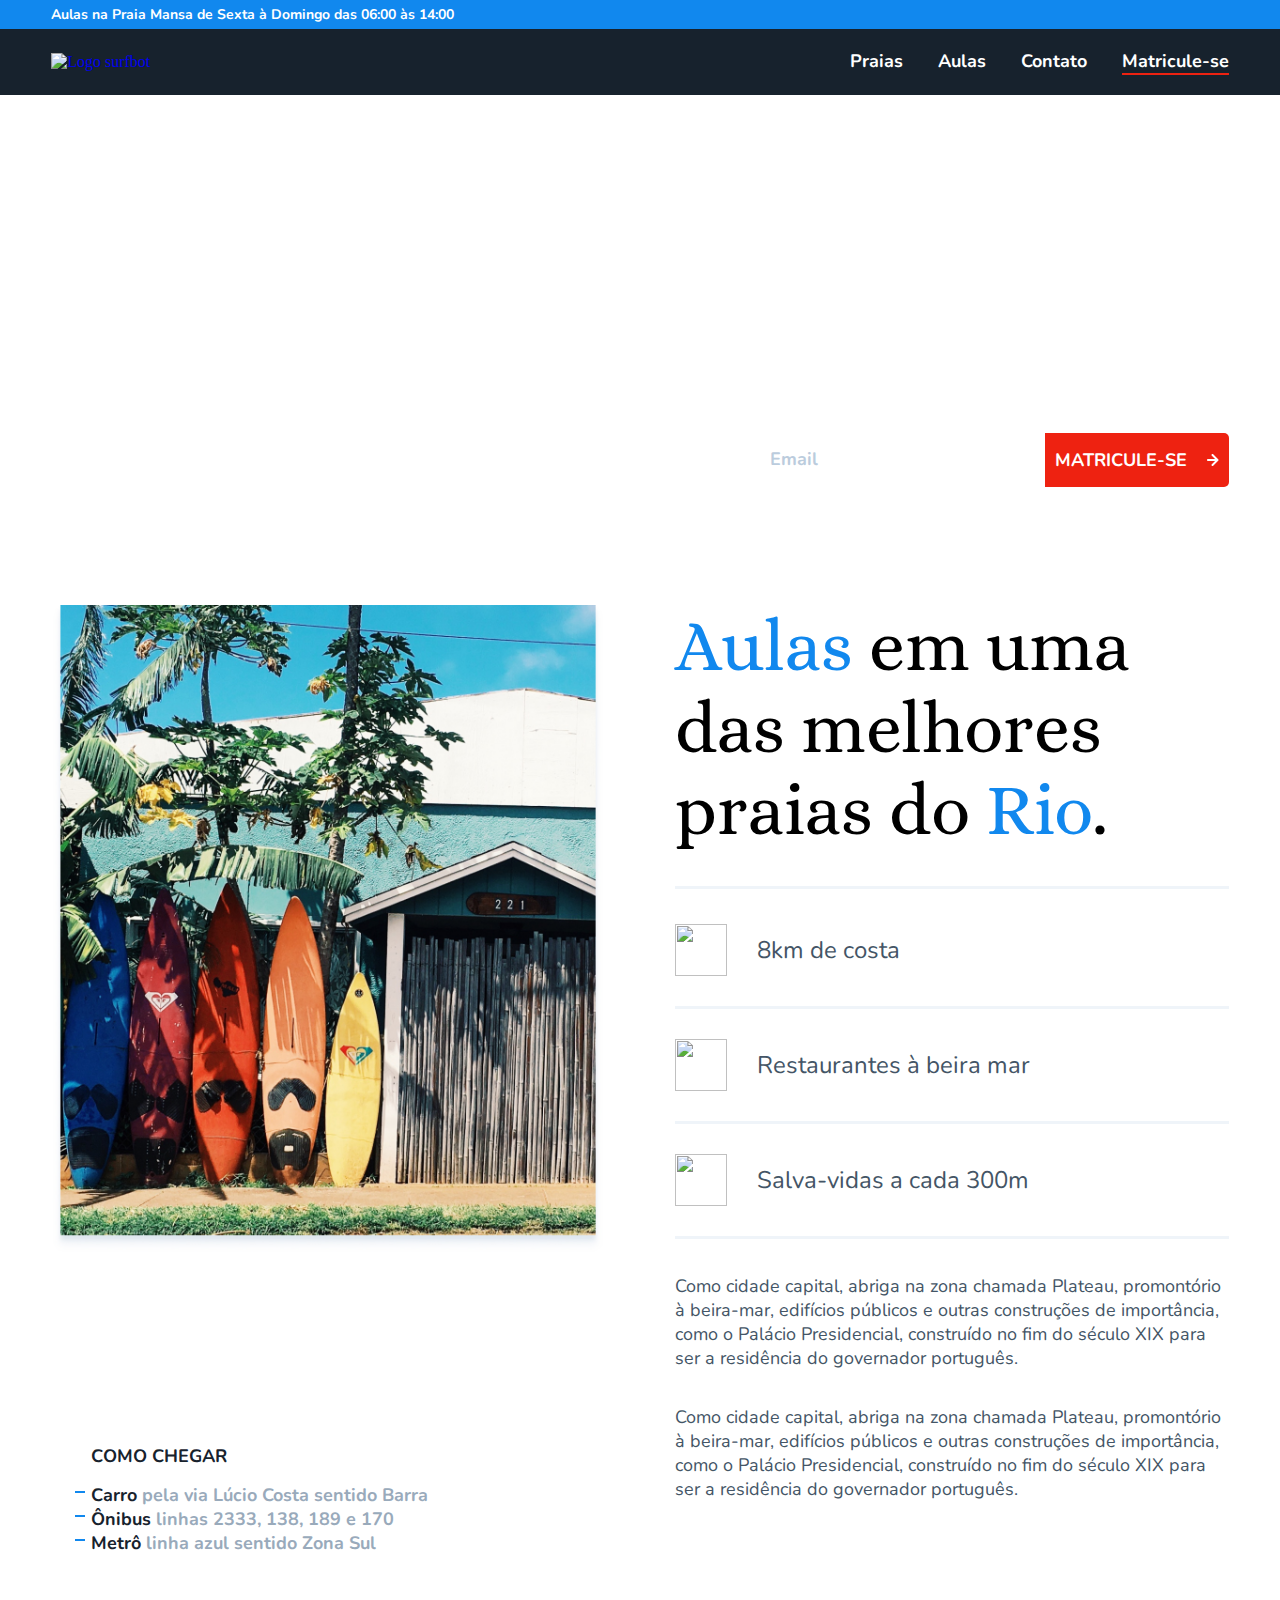
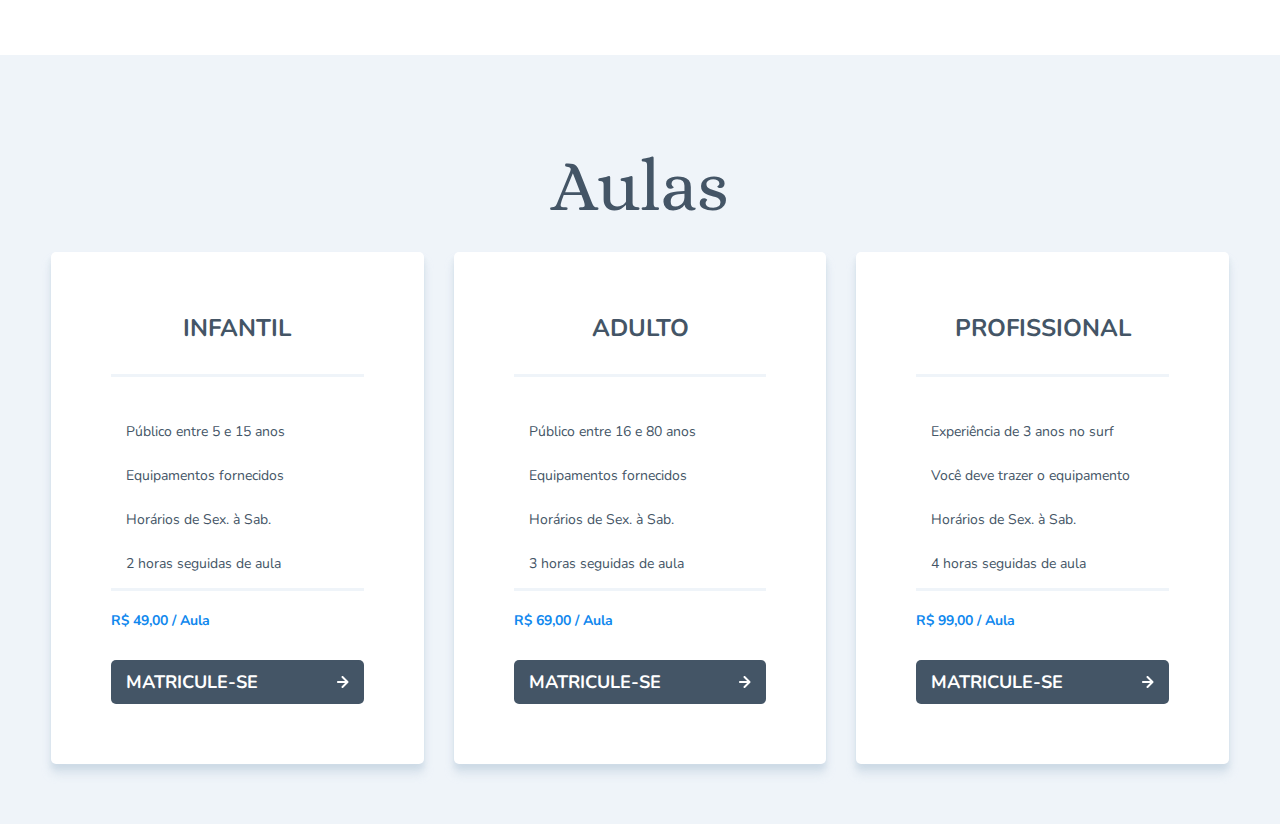
==== index.html @ 8dba9a73 ":art: test: adicionar iframe no lugar na imagem do mapa" ====
<!DOCTYPE html>
<html lang="pt-BR">

<head>
  <meta charset="UTF-8">
  <meta name="viewport" content="width=device-width, initial-scale=1.0">
  <title>Surfbot | Home</title>

  <!-- GOOGLE FONTS -->
  <link rel="preconnect" href="https://fonts.googleapis.com">
  <link rel="preconnect" href="https://fonts.gstatic.com" crossorigin>
  <link href="https://fonts.googleapis.com/css2?family=Alice&family=Nunito:ital,wght@0,200..1000;1,200..1000&display=swap" rel="stylesheet">
  <!-- CSS -->
  <link rel="stylesheet" href="./assets/css/style.css">
</head>

<body>
  <header>
    <div class="cabecalho-superior container">
      <p>Aulas na Praia Mansa de Sexta à Domingo das 06:00 às 14:00</p>
    </div>

    <div class="cabecalho-inferior">
      <div class="container">
        <a href="./index.html"><img src="assets/imgs/surfbot-logo.svg" alt="Logo surfbot"></a>
        <nav>
          <ul>
            <li>
              <a href="#praias">Praias</a>
              <img src="assets/imgs/detalhe-nav.svg" alt="">
            </li>
            <li>
              <a href="#aulas">Aulas</a>
              <img src="assets/imgs/detalhe-nav.svg" alt="">
            </li>
            <li>
              <a href="#contato">Contato</a>
              <img src="assets/imgs/detalhe-nav.svg" alt="">
            </li>
            <li><a href="#matricula">Matricule-se</a></li>
          </ul>
        </nav>
      </div>
    </div>
  </header>

  <section class="intro">
    <div class="container">
      <h1>Escola de Surf</h1>
      <form action="">
        <input type="email" id="email" placeholder="Email">
        <button type="submit">MATRICULE-SE
          <span>
            <img src="assets/imgs/seta.svg" alt="">
          </span>
        </button>
      </form>
    </div>
  </section>

  <main>
    <section class="praias container">
      <div class="praias-local">
        <div>
          <img src="assets/imgs/foto-galeria@2x.jpg" alt="" class="praia">
          <div class="modal">
            <div class="embed">
              <iframe width="240px" height="400" src="https://www.google.com/maps/embed?pb=!1m18!1m12!1m3!1d7344.469503402941!2d-43.39473966829419!3d-23.01515131151731!2m3!1f0!2f0!3f0!3m2!1i1024!2i768!4f13.1!3m3!1m2!1s0x9bdb085a079173%3A0xbd0152870ed422be!2sPraia%20da%20Reserva!5e0!3m2!1spt-BR!2sbr!4v1606015657422!5m2!1spt-BR!2sbr" frameborder="0" allowfullscreen="" aria-hidden="false" tabindex="0">
              </iframe>
            </div>
          </div>
        </div>
        <ul class="como-chegar">
          <h3>COMO CHEGAR</h3>
          <li>Carro <span>pela via Lúcio Costa sentido Barra</span></li>
          <li>Ônibus <span>linhas 2333, 138, 189 e 170</span></li>
          <li>Metrô <span>linha azul sentido Zona Sul</span></li>
        </ul>
      </div>
      <div class="praias-texto">
        <h2><span>Aulas</span> em uma das melhores praias do <span>Rio</span>.</h2>
        <ul>
          <li>
            <img src="assets/imgs/sandalhas.svg" width="52px" height="52px">
            <span>8km de costa</span>
          </li>
          <li>
            <img src="assets/imgs/coco.svg" width="52px" height="52px">
            <span>Restaurantes à beira mar</span>
          </li>
          <li>
            <img src="assets/imgs/boia.svg" width="52px" height="52px">
            <span>Salva-vidas a cada 300m</span>
          </li>
        </ul>
        <div>
          <p>Como cidade capital, abriga na zona chamada Plateau, promontório à beira-mar, edifícios públicos e outras construções de importância, como o Palácio Presidencial, construído no fim do século XIX para ser a residência do governador português.</p>
          <p>Como cidade capital, abriga na zona chamada Plateau, promontório à beira-mar, edifícios públicos e outras construções de importância, como o Palácio Presidencial, construído no fim do século XIX para ser a residência do governador português.</p>
        </div>
      </div>
    </section>

    <section class="aulas">
      <div class="container">
        <h2>Aulas</h2>
        <div>
          <div class="box-aulas">
            <div class="card-aula">
              <h3>INFANTIL</h3>
              <ul>
                <li>Público entre 5 e 15 anos</li>
                <li>Equipamentos fornecidos</li>
                <li>Horários de Sex. à Sab.</li>
                <li>2 horas seguidas de aula</li>
              </ul>
              <span>R$ 49,00 / Aula</span>
              <a href="#">MATRICULE-SE
                <img src="assets/imgs/seta.svg" alt="">
              </a>
            </div>

            <div class="card-aula">
              <h3>ADULTO</h3>
              <ul>
                <li>Público entre 16 e 80 anos</li>
                <li>Equipamentos fornecidos</li>
                <li>Horários de Sex. à Sab.</li>
                <li>3 horas seguidas de aula</li>
              </ul>
              <span>R$ 69,00 / Aula</span>
              <a href="">MATRICULE-SE
                <img src="assets/imgs/seta.svg" alt="">
              </a>
            </div>

            <div class="card-aula">
              <h3>PROFISSIONAL</h3>
              <ul>
                <li>Experiência de 3 anos no surf</li>
                <li>Você deve trazer o equipamento</li>
                <li>Horários de Sex. à Sab.</li>
                <li>4 horas seguidas de aula</li>
              </ul>
              <span>R$ 99,00 / Aula</span>
              <a href="">MATRICULE-SE
                <img src="assets/imgs/seta.svg" alt="">
              </a>
            </div>
          </div>
        </div>
      </div>
    </section>
  </main>
</body>

</html>
---- assets/css/style.css ----
/* ESTILOS GERAIS */

:root {
	--cor-primaria-100: #269bff;
	--cor-primaria-200: #1188ee;
	--cor-primaria-300: #0467cc;
	--cor-secundaria-100: #ff3726;
	--cor-secundaria-200: #ee2211;
	--cor-secundaria-300: #d91504;
	--cor-neutra-100: #eff4f9;
	--cor-neutra-200: #bbccdd;
	--cor-neutra-300: #99aabb;
	--cor-neutra-400: #667788;
	--cor-neutra-500: #445566;
	--cor-neutra-600: #17222d;

	--fonte-primaria: 400 4.5rem Alice, sans-serif;
	--fonte-secundaria-lg: 400 1.5rem Nunito, sans-serif;
	--fonte-secundaria-lg-b: 700 1.5rem Nunito, sans-serif;
	--fonte-secundaria-md: 400 1.125rem Nunito, sans-serif;
	--fonte-secundaria-md-b: 700 1.125rem Nunito, sans-serif;
	--fonte-secundaria-sm: 400 0.875rem Nunito, sans-serif;
	--fonte-secundaria-sm-b: 700 0.875rem Nunito, sans-serif;
}

* {
	margin: 0;
	padding: 0;
	box-sizing: border-box;
	text-decoration: none;
	list-style: none;
}

.container {
	max-width: 1400px;
	margin: 0 auto;
}

img {
	display: block;
	max-width: 100%;
}

@media (width <= 1100px) {
	html {
		font-size: 0.9rem;
	}
}

/* CABEÇALHO */

header {
	background: var(--cor-primaria-200);
}

.cabecalho-superior {
	font: var(--fonte-secundaria-sm-b);
	color: #fff;
	padding: 5px 4%;
}

.cabecalho-inferior {
	background: var(--cor-neutra-600);
}

.cabecalho-inferior > div {
	display: flex;
	justify-content: space-between;
	align-items: center;
	flex-wrap: wrap;
	gap: 15px;
	padding: 12px 4%;
}

.cabecalho-inferior ul {
	display: flex;
	flex-wrap: wrap;
	gap: 15px;
}

.cabecalho-inferior ul li {
	display: flex;
	gap: 10px;
}

.cabecalho-inferior ul li img {
	padding: 0 5px;
}

.cabecalho-inferior ul li a {
	font: var(--fonte-secundaria-md-b);
	color: #fff;
	padding: 8px 0;
	border-radius: 5px;
}

.cabecalho-inferior ul li a:last-child::after {
	content: '';
	display: block;
	width: 100%;
	height: 2px;
	background: var(--cor-secundaria-200);
}

.cabecalho-inferior ul li a:hover {
	background: var(--cor-neutra-500);
}

@media (width <= 670px) {
	.cabecalho-inferior ul,
	.cabecalho-inferior ul li {
		gap: 4px;
	}
}

@media (width <= 510px) {
	.cabecalho-inferior > div {
		justify-content: center;
	}
}

/* INTRO */
section.intro {
	background-image: url('../imgs/bg-intro@2x.jpg');
	background-size: cover;
	background-position: center;
	padding-top: 280px;
}

.intro > div {
	display: flex;
	justify-content: space-between;
	gap: 20px;
	align-items: center;
	padding: 44px 4%;
}

.intro h1 {
	flex: 1;
	font: var(--fonte-primaria);
	color: #fff;
}

.intro form {
	display: flex;
}

.intro form input {
	display: block;
	padding: 15px 10px;
	border: 0px;
	border-radius: 5px 0 0 5px;
	min-width: 285px;
}

.intro form input::placeholder {
	font: var(--fonte-secundaria-md-b);
	color: var(--cor-neutra-200);
}

.intro form input:focus {
	outline: none;
}

.intro form button {
	display: flex;
	gap: 20px;
	align-items: center;
	justify-content: center;
	padding: 15px 10px;
	border-radius: 0 5px 5px 0;
	font: var(--fonte-secundaria-md-b);
	color: #fff;
	background: var(--cor-secundaria-200);
	cursor: pointer;
	border: 0;
}

@media (width <= 1080px) {
	.intro form {
		flex-direction: column;
	}

	.intro form input {
		border-radius: 5px 5px 0 0;
	}

	.intro form button {
		border-radius: 0 0 5px 5px;
	}

	.intro form button {
		font-size: var(--fonte-secundaria-sm-b);
	}
}

@media (width <= 610px) {
	.intro > div {
		flex-direction: column;
		align-items: start;
		gap: 20px;
	}

	.intro form {
		width: 100%;
	}
}

/* CONTEUDO PRINCIPAL */

section.praias {
	display: grid;
	grid-template-columns: 1fr 1fr;
	column-gap: 70px;
	padding: 60px 4% 100px 4%;
}

.praias-local img {
	max-width: 100%;
}

.praias .modal {
	margin: auto;
	margin-top: -120px;
	margin-bottom: 30px;
	width: 100%;
	max-width: 90%;
}

.praias .embed {
	position: relative;
	padding-bottom: 56.25%;
	height: 0;
	overflow: hidden;
	margin: auto;
	width: 100%;
	max-width: 600px;
}

.embed iframe {
	position: absolute;
	top: 0;
	left: 0;
	width: 100%;
	height: 100%;
}

.praias-texto h2 {
	font: var(--fonte-primaria);
	padding-bottom: 35px;
}

.praias-texto span {
	color: var(--cor-primaria-200);
}

.praias-texto ul {
	display: flex;
	flex-direction: column;
	gap: 30px;
	padding-top: 35px;
	border-top: 3px solid var(--cor-neutra-100);
}

.praias-texto ul li {
	display: flex;
	flex-wrap: wrap;
	gap: 30px;
	align-items: center;
	padding-bottom: 30px;
	border-bottom: 3px solid var(--cor-neutra-100);
}

.praias-texto ul li span {
	font: var(--fonte-secundaria-lg);
	color: var(--cor-neutra-500);
}

.praias-texto p {
	font: var(--fonte-secundaria-md);
	color: var(--cor-neutra-500);
}

.praias-texto p {
	padding-top: 35px;
}

.como-chegar {
	margin-left: 40px;
}

.como-chegar h3 {
	font: var(--fonte-secundaria-md-b);
	color: var(--cor-neutra-600);
	padding-bottom: 15px;
	position: relative;
}

.como-chegar h3::before {
	content: '';
	display: block;
	position: absolute;
	left: -15px;
	top: 5px;
	width: 8px;
	height: 8px;
	background: url(../imgs/detalhe-como-chegar.svg);
}

.como-chegar li {
	gap: 5px;
	font: var(--fonte-secundaria-md-b);
	color: var(--cor-neutra-600);
	position: relative;
}

.como-chegar li::before {
	content: '';
	display: block;
	position: absolute;
	top: 8px;
	left: -16px;
	width: 10px;
	height: 2px;
	background: var(--cor-primaria-200);
}

.como-chegar li span {
	color: var(--cor-neutra-300);
}

@media (width <= 1080px) {
	section.praias {
		grid-template-columns: 1fr;
		row-gap: 40px;
	}

	.praias-local {
		order: 2;
	}

	.praias-local img {
		width: 100%;
		max-height: 800px;
		object-fit: contain;
	}

	.praias-texto {
		order: 1;
	}
}

/* AULAS */

section.aulas {
	position: relative;
	background: var(--cor-neutra-100);
}

.aulas > div.container {
	padding: 60px 4%;
}

.aulas h2 {
	text-align: center;
	font: var(--fonte-primaria);
	color: var(--cor-neutra-500);
	padding-top: 30px;
	padding-bottom: 25px;
}

.aulas h2::before {
	content: '';
	display: block;
	width: 174px;
	height: 70px;
	top: 0; /* Posiciona o elemento SVG na metade da altura da tela */
	left: 50%; /* Posiciona o elemento SVG na metade da largura da tela */
	transform: translate(
		-50%,
		-50%
	); /* Move o elemento SVG de volta para centralizá-lo */
	position: absolute;
	background: url(../imgs/ondas.svg) no-repeat;
}

.box-aulas {
	display: flex;
	flex-wrap: wrap;
	align-items: center;
	gap: 30px;
}

.card-aula {
	display: flex;
	flex: 1 1 370px;
	flex-direction: column;
	padding: 60px;
	border-radius: 5px;
	background: #fff;
	box-shadow: 0px 10px 10px 0px rgba(187, 204, 221, 0.4),
		0px 5px 5px 0px rgba(187, 204, 221, 0.4);
}

.card-aula h3 {
	text-align: center;
	font: var(--fonte-secundaria-lg-b);
	color: var(--cor-neutra-500);
	padding-bottom: 30px;
}

.card-aula ul {
	display: flex;
	flex-direction: column;
	gap: 25px;
	font: var(--fonte-secundaria-sm);
	color: var(--cor-neutra-500);
	padding: 15px;
	border-top: 3px solid var(--cor-neutra-100);
}

.card-aula ul li:first-child {
	margin-top: 30px;
}

.card-aula ul li {
	position: relative;
}

.card-aula ul li::after {
	content: '';
	display: inline-block;
	position: absolute;
	left: -15px;
	top: 5px;
	width: 8px;
	height: 8px;
	background: url(../imgs/detalhe-como-chegar.svg);
}

.card-aula span {
	font: var(--fonte-secundaria-sm-b);
	color: var(--cor-primaria-200);
	padding-top: 20px;
	padding-bottom: 30px;
	border-top: 3px solid var(--cor-neutra-100);
}

.card-aula a {
	display: flex;
	justify-content: space-between;
	border-radius: 5px;
	font: var(--fonte-secundaria-md-b);
	color: #fff;
	background: var(--cor-neutra-500);
	width: 100%;
	padding: 10px 15px;
}

@media (width <= 1275px) {
	.box-aulas {
		justify-content: center;
	}

	.card-aula {
		flex: 1 1 370;
	}

	.card-aula ul {
		font-size: 1.2rem;
	}

	.card-aula span {
		font-size: 1.2rem;
	}
}
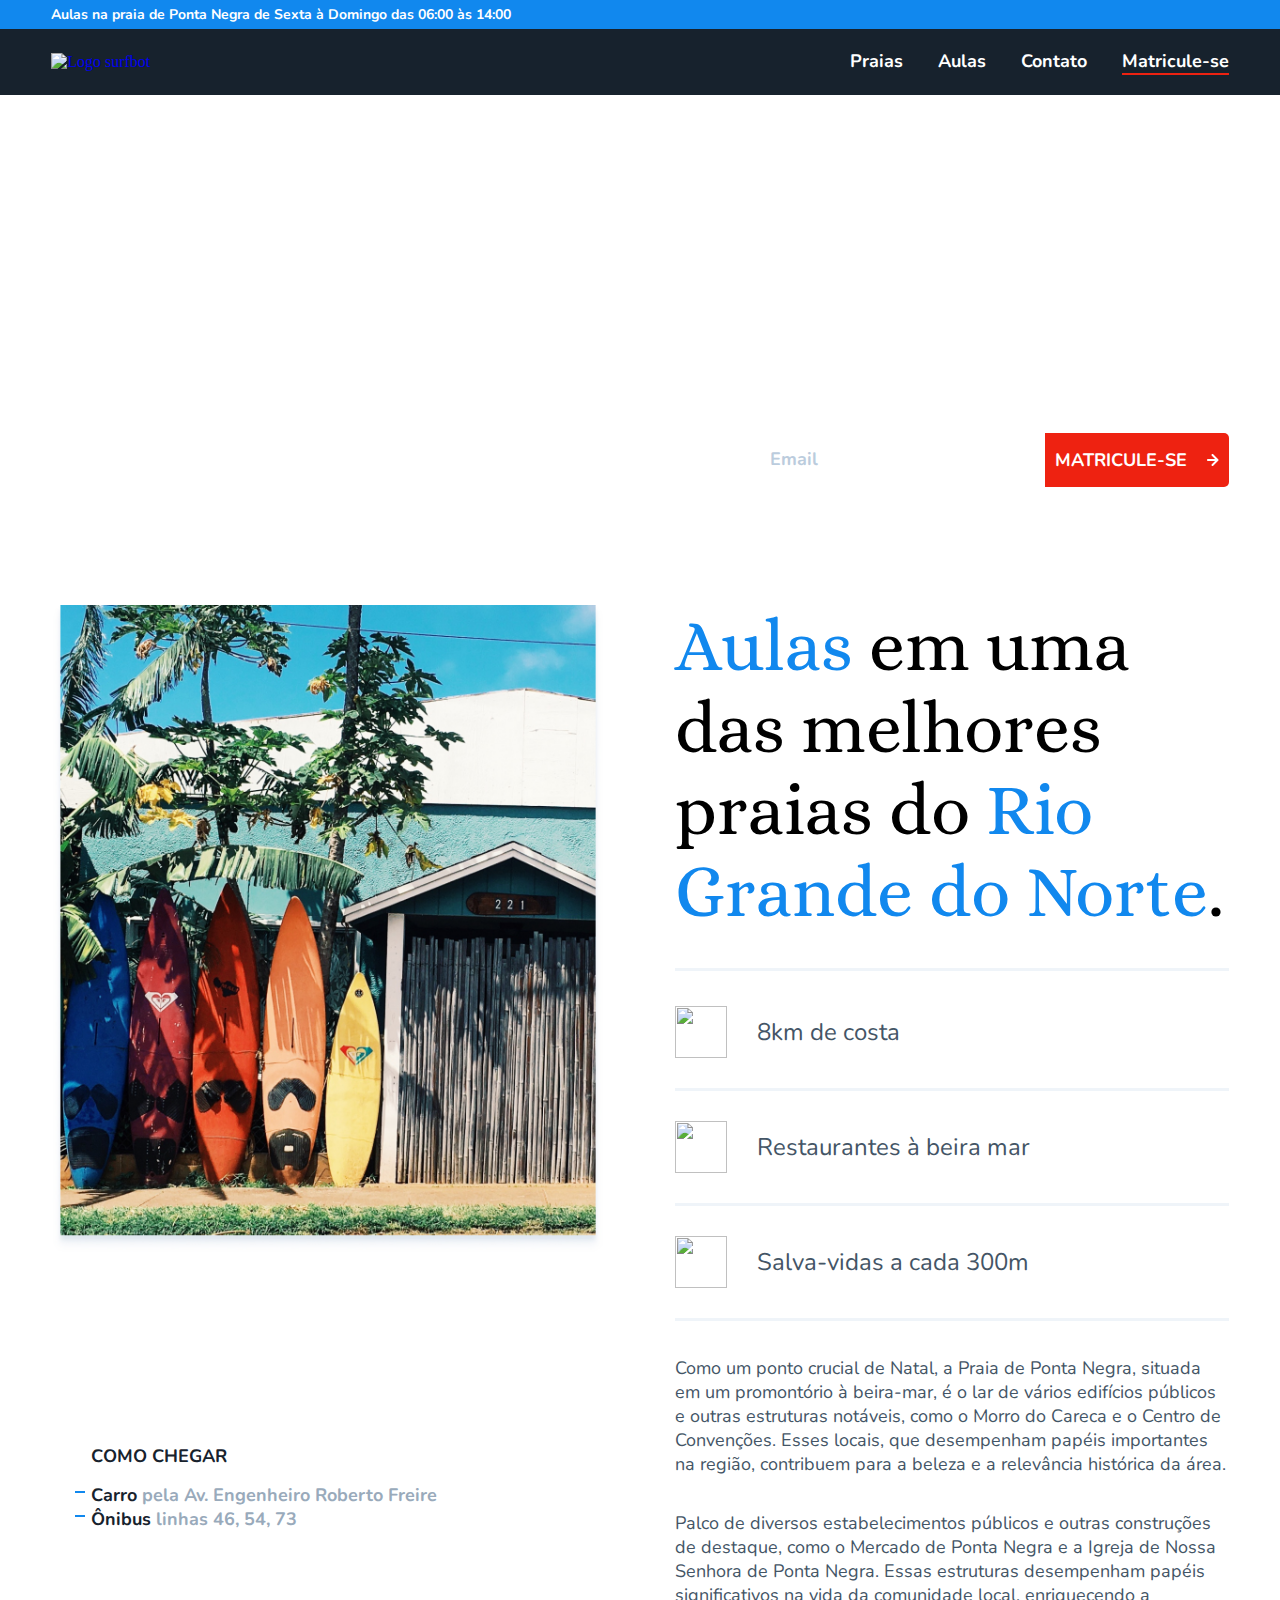
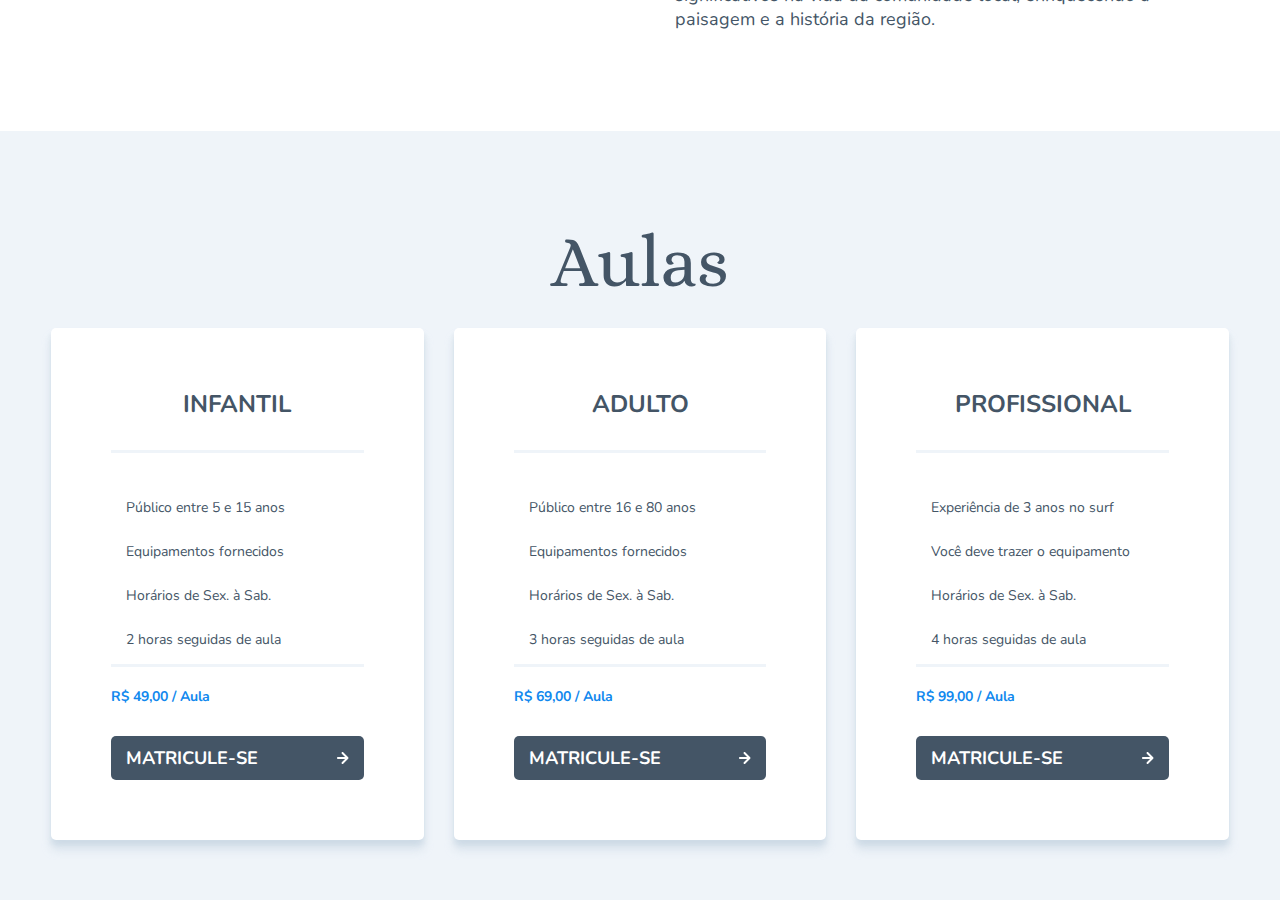
==== commit 4004426e: "atualizar index.html" ====
--- a/index.html
+++ b/index.html
@@ -4,6 +4,7 @@
 <head>
   <meta charset="UTF-8">
   <meta name="viewport" content="width=device-width, initial-scale=1.0">
+  <link rel="shortcut icon" href="./assets/imgs/surfbot-icon.svg" type="image/svg">
   <title>Surfbot | Home</title>
 
   <!-- GOOGLE FONTS -->
@@ -17,7 +18,7 @@
 <body>
   <header>
     <div class="cabecalho-superior container">
-      <p>Aulas na Praia Mansa de Sexta à Domingo das 06:00 às 14:00</p>
+      <p>Aulas na praia de Ponta Negra de Sexta à Domingo das 06:00 às 14:00</p>
     </div>
 
     <div class="cabecalho-inferior">
@@ -65,20 +66,19 @@
           <img src="assets/imgs/foto-galeria@2x.jpg" alt="" class="praia">
           <div class="modal">
             <div class="embed">
-              <iframe width="240px" height="400" src="https://www.google.com/maps/embed?pb=!1m18!1m12!1m3!1d7344.469503402941!2d-43.39473966829419!3d-23.01515131151731!2m3!1f0!2f0!3f0!3m2!1i1024!2i768!4f13.1!3m3!1m2!1s0x9bdb085a079173%3A0xbd0152870ed422be!2sPraia%20da%20Reserva!5e0!3m2!1spt-BR!2sbr!4v1606015657422!5m2!1spt-BR!2sbr" frameborder="0" allowfullscreen="" aria-hidden="false" tabindex="0">
+              <iframe src="https://www.google.com/maps/embed?pb=!1m14!1m8!1m3!1d11225.554790338598!2d-35.165779388228216!3d-5.879086527837389!3m2!1i1024!2i768!4f13.1!3m3!1m2!1s0x7b2ff2ae2c55695%3A0x3ba594c57ef58fc1!2sPraia%20de%20Ponta%20Negra!5e0!3m2!1spt-BR!2sbr!4v1709142155805!5m2!1spt-BR!2sbr" width="400" height="500" style="border:0;" allowfullscreen="" loading="lazy" referrerpolicy="no-referrer-when-downgrade"></iframe>
               </iframe>
             </div>
           </div>
         </div>
         <ul class="como-chegar">
           <h3>COMO CHEGAR</h3>
-          <li>Carro <span>pela via Lúcio Costa sentido Barra</span></li>
-          <li>Ônibus <span>linhas 2333, 138, 189 e 170</span></li>
-          <li>Metrô <span>linha azul sentido Zona Sul</span></li>
+          <li>Carro <span>pela Av. Engenheiro Roberto Freire</span></li>
+          <li>Ônibus <span>linhas 46, 54, 73</span></li>
         </ul>
       </div>
       <div class="praias-texto">
-        <h2><span>Aulas</span> em uma das melhores praias do <span>Rio</span>.</h2>
+        <h2><span>Aulas</span> em uma das melhores praias do <span>Rio Grande do Norte</span>.</h2>
         <ul>
           <li>
             <img src="assets/imgs/sandalhas.svg" width="52px" height="52px">
@@ -94,8 +94,8 @@
           </li>
         </ul>
         <div>
-          <p>Como cidade capital, abriga na zona chamada Plateau, promontório à beira-mar, edifícios públicos e outras construções de importância, como o Palácio Presidencial, construído no fim do século XIX para ser a residência do governador português.</p>
-          <p>Como cidade capital, abriga na zona chamada Plateau, promontório à beira-mar, edifícios públicos e outras construções de importância, como o Palácio Presidencial, construído no fim do século XIX para ser a residência do governador português.</p>
+          <p>Como um ponto crucial de Natal, a Praia de Ponta Negra, situada em um promontório à beira-mar, é o lar de vários edifícios públicos e outras estruturas notáveis, como o Morro do Careca e o Centro de Convenções. Esses locais, que desempenham papéis importantes na região, contribuem para a beleza e a relevância histórica da área.</p>
+          <p>Palco de diversos estabelecimentos públicos e outras construções de destaque, como o Mercado de Ponta Negra e a Igreja de Nossa Senhora de Ponta Negra. Essas estruturas desempenham papéis significativos na vida da comunidade local, enriquecendo a paisagem e a história da região.</p>
         </div>
       </div>
     </section>
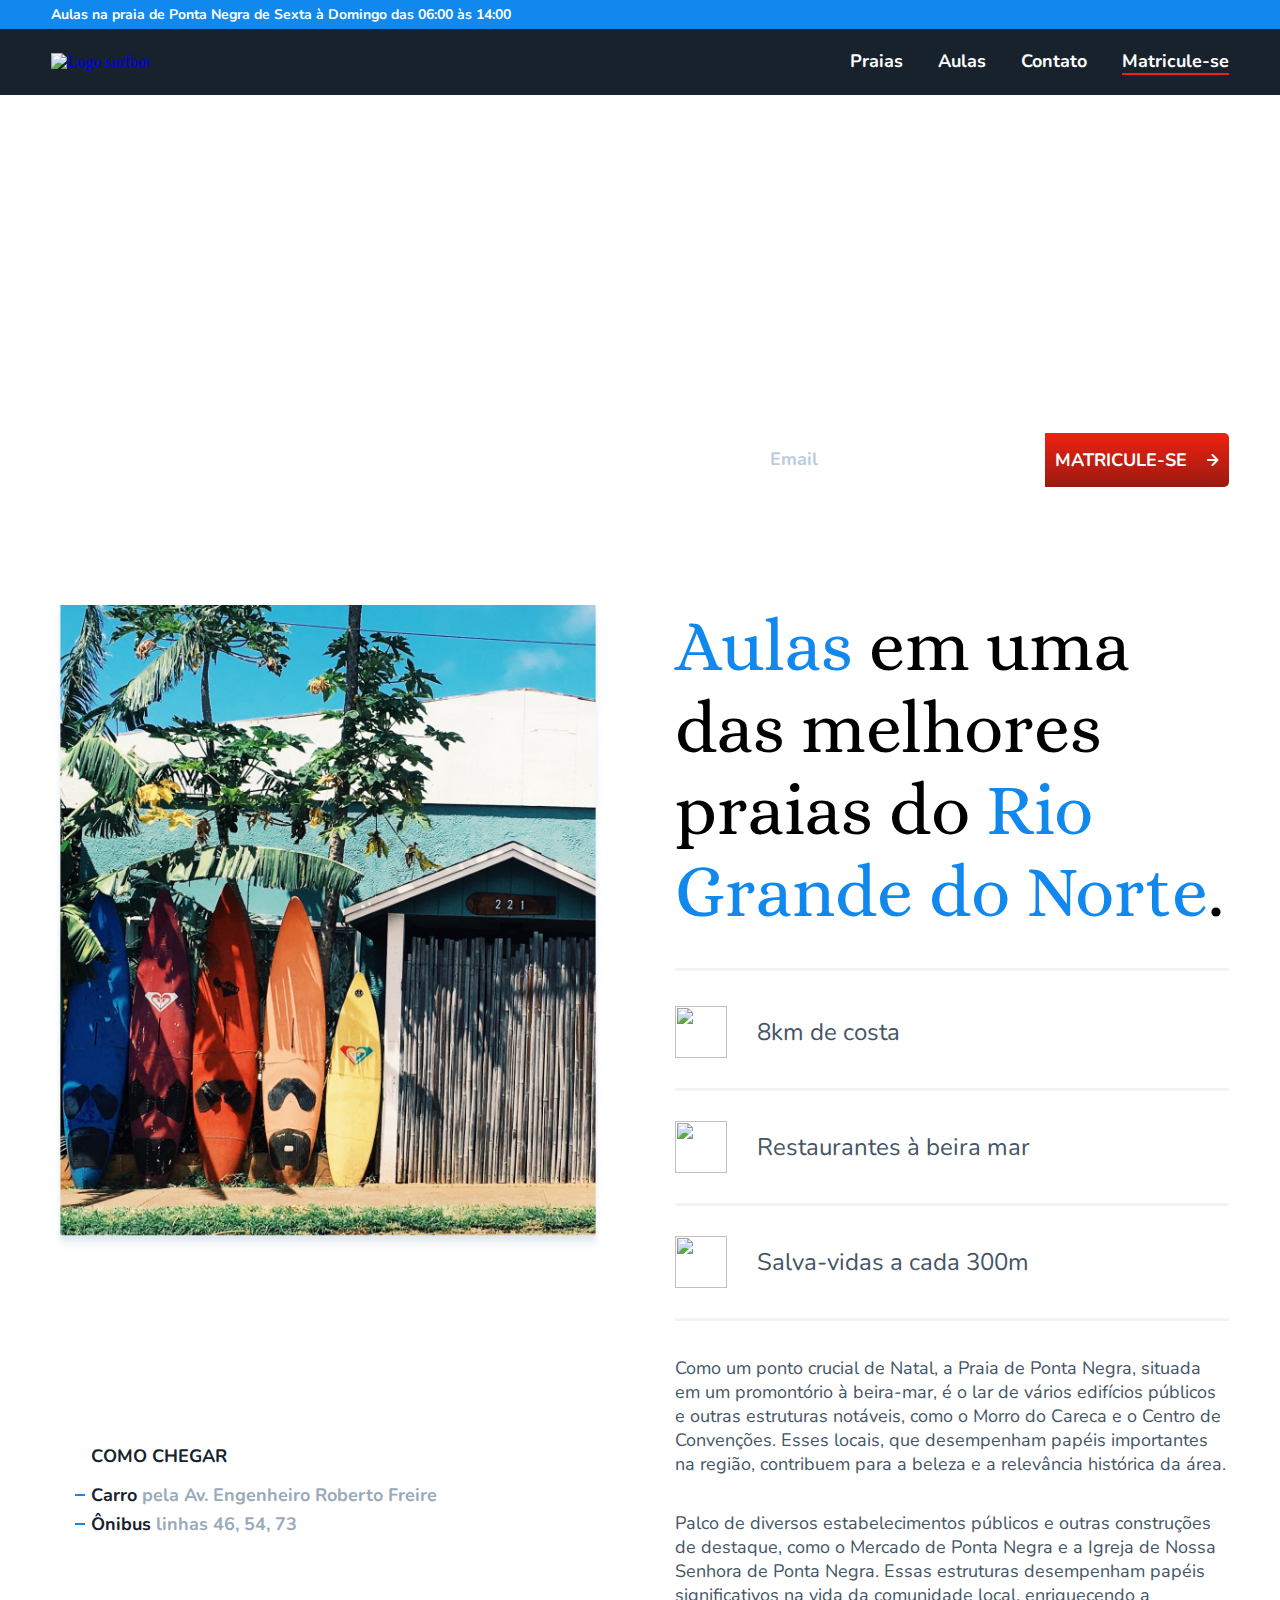
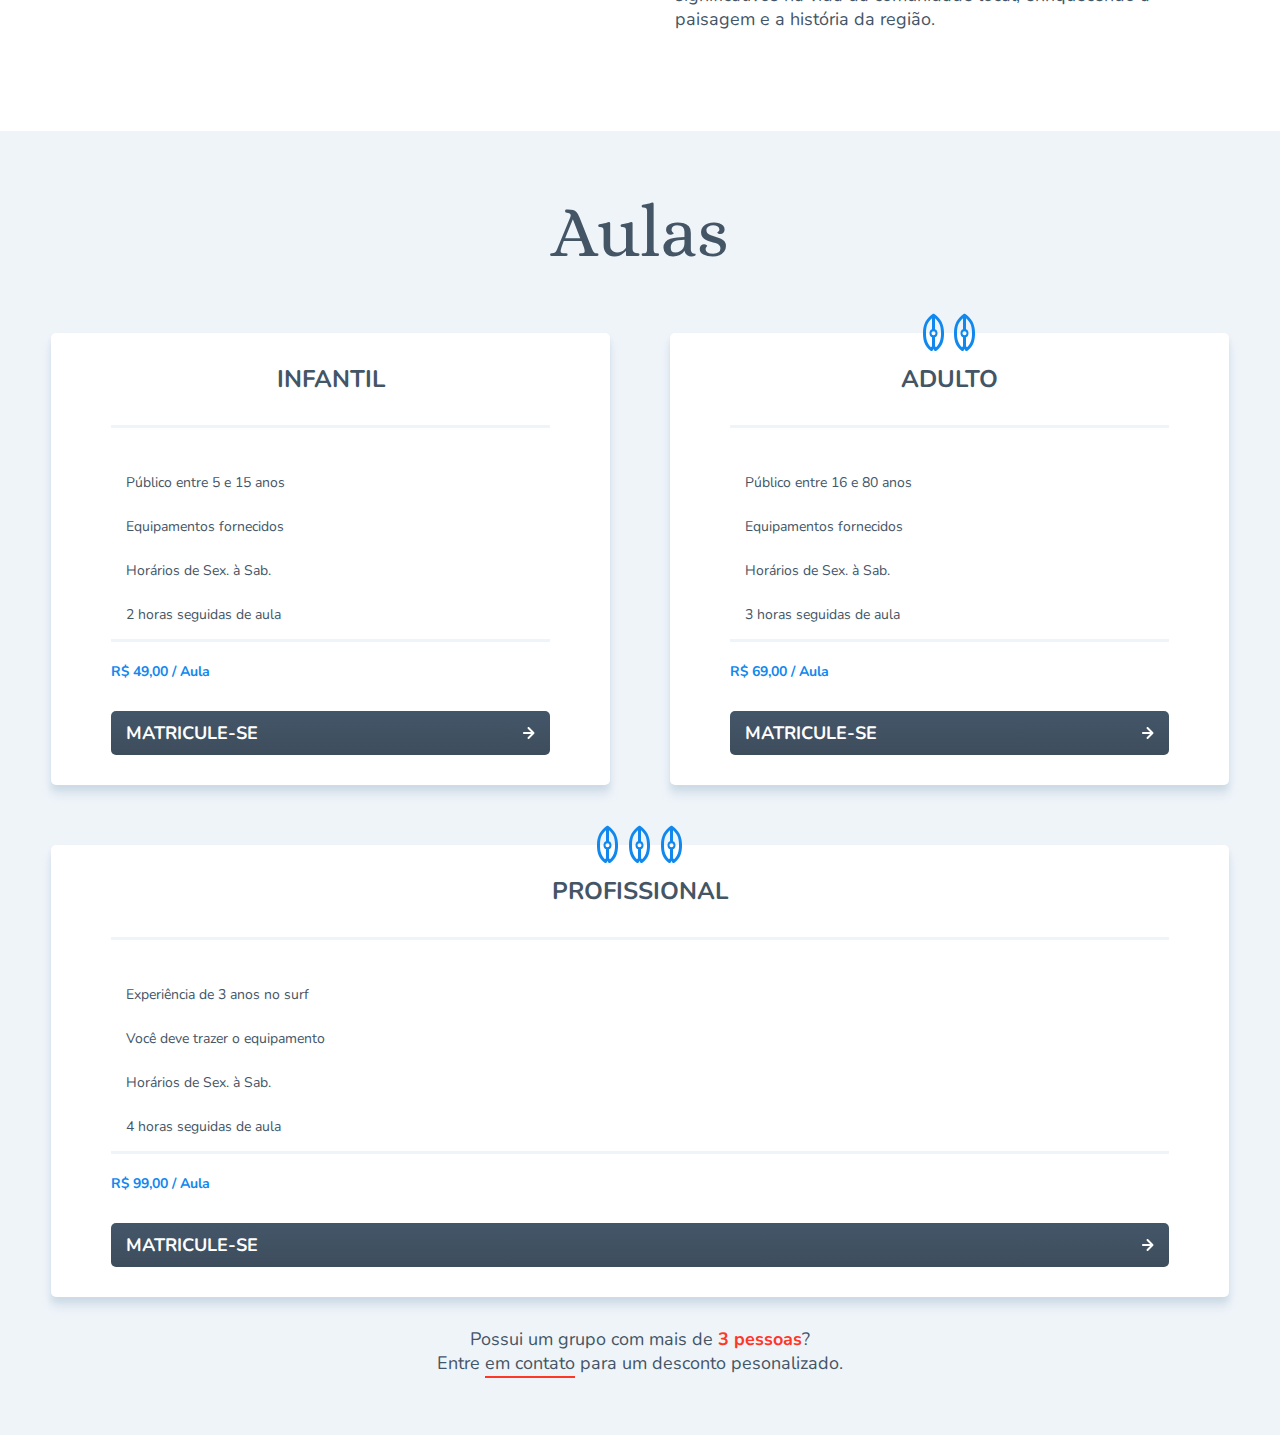
==== commit 3aaae570: ":art: feat: estilizar + responsividade da section aulas" ====
--- a/index.html
+++ b/index.html
@@ -148,6 +148,10 @@
             </div>
           </div>
         </div>
+        <p class="texto-desconto">
+          Possui um grupo com mais de <strong>3 pessoas</strong>?<br>
+          Entre <span>em contato</span> para um desconto pesonalizado.
+        </p>
       </div>
     </section>
   </main>
--- a/assets/css/style.css
+++ b/assets/css/style.css
@@ -14,6 +14,10 @@
 	--cor-neutra-500: #445566;
 	--cor-neutra-600: #17222d;
 
+	--gradiente-primario: linear-gradient(180deg, #ee2211 0%, #9b1a10 100%);
+
+	--gradiente-secundario: linear-gradient(180deg, #435669 0%, #3e4d5c 100%);
+
 	--fonte-primaria: 400 4.5rem Alice, sans-serif;
 	--fonte-secundaria-lg: 400 1.5rem Nunito, sans-serif;
 	--fonte-secundaria-lg-b: 700 1.5rem Nunito, sans-serif;
@@ -21,6 +25,19 @@
 	--fonte-secundaria-md-b: 700 1.125rem Nunito, sans-serif;
 	--fonte-secundaria-sm: 400 0.875rem Nunito, sans-serif;
 	--fonte-secundaria-sm-b: 700 0.875rem Nunito, sans-serif;
+
+	::-webkit-scrollbar {
+		width: 8px;
+	}
+
+	::-webkit-scrollbar-track {
+		background: var(--cor-neutra-200);
+	}
+
+	::-webkit-scrollbar-thumb {
+		background: var(--cor-neutra-600);
+		border-radius: 10px;
+	}
 }
 
 * {
@@ -72,6 +89,14 @@
 	padding: 12px 4%;
 }
 
+.cabecalho-inferior a {
+	transition: ease-in-out 0.2s;
+}
+
+.cabecalho-inferior a:hover {
+	transform: scale(1.05);
+}
+
 .cabecalho-inferior ul {
 	display: flex;
 	flex-wrap: wrap;
@@ -92,6 +117,7 @@
 	color: #fff;
 	padding: 8px 0;
 	border-radius: 5px;
+	transition: ease-in-out 0.2s;
 }
 
 .cabecalho-inferior ul li a:last-child::after {
@@ -103,7 +129,8 @@
 }
 
 .cabecalho-inferior ul li a:hover {
-	background: var(--cor-neutra-500);
+	color: var(--cor-neutra-200);
+	font-weight: 800;
 }
 
 @media (width <= 670px) {
@@ -171,9 +198,13 @@
 	border-radius: 0 5px 5px 0;
 	font: var(--fonte-secundaria-md-b);
 	color: #fff;
-	background: var(--cor-secundaria-200);
+	background: var(--gradiente-primario);
 	cursor: pointer;
 	border: 0;
+}
+
+.intro form button:hover {
+	background: var(--cor-neutra-500);
 }
 
 @media (width <= 1080px) {
@@ -195,6 +226,10 @@
 }
 
 @media (width <= 610px) {
+	section.intro {
+		padding-top: 160px;
+	}
+
 	.intro > div {
 		flex-direction: column;
 		align-items: start;
@@ -230,8 +265,6 @@
 .praias .embed {
 	position: relative;
 	padding-bottom: 56.25%;
-	height: 0;
-	overflow: hidden;
 	margin: auto;
 	width: 100%;
 	max-width: 600px;
@@ -290,6 +323,8 @@
 }
 
 .como-chegar h3 {
+	display: flex;
+	align-items: center;
 	font: var(--fonte-secundaria-md-b);
 	color: var(--cor-neutra-600);
 	padding-bottom: 15px;
@@ -301,14 +336,16 @@
 	display: block;
 	position: absolute;
 	left: -15px;
-	top: 5px;
 	width: 8px;
 	height: 8px;
 	background: url(../imgs/detalhe-como-chegar.svg);
 }
 
 .como-chegar li {
+	display: flex;
+	align-items: center;
 	gap: 5px;
+	padding-bottom: 5px;
 	font: var(--fonte-secundaria-md-b);
 	color: var(--cor-neutra-600);
 	position: relative;
@@ -318,7 +355,6 @@
 	content: '';
 	display: block;
 	position: absolute;
-	top: 8px;
 	left: -16px;
 	width: 10px;
 	height: 2px;
@@ -362,11 +398,13 @@
 }
 
 .aulas h2 {
+	display: flex;
+	flex-direction: column;
+	align-items: center;
 	text-align: center;
 	font: var(--fonte-primaria);
 	color: var(--cor-neutra-500);
-	padding-top: 30px;
-	padding-bottom: 25px;
+	padding-bottom: 60px;
 }
 
 .aulas h2::before {
@@ -374,12 +412,7 @@
 	display: block;
 	width: 174px;
 	height: 70px;
-	top: 0; /* Posiciona o elemento SVG na metade da altura da tela */
-	left: 50%; /* Posiciona o elemento SVG na metade da largura da tela */
-	transform: translate(
-		-50%,
-		-50%
-	); /* Move o elemento SVG de volta para centralizá-lo */
+	top: -30px;
 	position: absolute;
 	background: url(../imgs/ondas.svg) no-repeat;
 }
@@ -388,18 +421,52 @@
 	display: flex;
 	flex-wrap: wrap;
 	align-items: center;
-	gap: 30px;
+	gap: 60px;
 }
 
 .card-aula {
 	display: flex;
+	flex-direction: column;
 	flex: 1 1 370px;
-	flex-direction: column;
-	padding: 60px;
+	position: relative;
+	padding: 30px 60px;
 	border-radius: 5px;
 	background: #fff;
 	box-shadow: 0px 10px 10px 0px rgba(187, 204, 221, 0.4),
 		0px 5px 5px 0px rgba(187, 204, 221, 0.4);
+}
+
+.card-aula:nth-child(1)::before {
+	content: '';
+	display: block;
+	width: 22px;
+	height: 39px;
+	top: -20px;
+	position: absolute;
+	background: url(../imgs/surfbot-icon.svg) no-repeat;
+	align-self: center;
+}
+
+.card-aula:nth-child(2)::before {
+	content: '';
+	display: block;
+	width: 53px;
+	height: 39px;
+	top: -20px;
+	position: absolute;
+	background: url(../imgs/surfbot2-icon.svg) no-repeat;
+	align-self: center;
+}
+
+.card-aula:nth-child(3)::before {
+	content: '';
+	display: block;
+	width: 86px;
+	height: 39px;
+	top: -20px;
+	position: absolute;
+	background: url(../imgs/surfbot3-icon.svg) no-repeat;
+	align-self: center;
 }
 
 .card-aula h3 {
@@ -424,15 +491,15 @@
 }
 
 .card-aula ul li {
+	display: flex;
+	align-items: center;
 	position: relative;
 }
 
 .card-aula ul li::after {
 	content: '';
-	display: inline-block;
 	position: absolute;
 	left: -15px;
-	top: 5px;
 	width: 8px;
 	height: 8px;
 	background: url(../imgs/detalhe-como-chegar.svg);
@@ -452,9 +519,39 @@
 	border-radius: 5px;
 	font: var(--fonte-secundaria-md-b);
 	color: #fff;
-	background: var(--cor-neutra-500);
+	background: var(--gradiente-secundario);
 	width: 100%;
 	padding: 10px 15px;
+}
+
+.card-aula a:hover {
+	background: var(--cor-primaria-200);
+}
+
+.aulas .texto-desconto {
+	font: var(--fonte-secundaria-md);
+	color: var(--cor-neutra-500);
+	margin-top: 30px;
+	text-align: center;
+}
+
+.aulas .texto-desconto strong {
+	color: var(--cor-secundaria-100);
+}
+
+.aulas .texto-desconto span {
+	position: relative;
+}
+
+.aulas .texto-desconto span::after {
+	content: '';
+	display: block;
+	width: 100%;
+	height: 2px;
+	bottom: -3px;
+	left: 0;
+	background: var(--cor-secundaria-100);
+	position: absolute;
 }
 
 @media (width <= 1275px) {
@@ -463,14 +560,26 @@
 	}
 
 	.card-aula {
-		flex: 1 1 370;
-	}
-
-	.card-aula ul {
-		font-size: 1.2rem;
-	}
-
+		flex: 1 1 370px;
+		align-items: center;
+	}
+
+	.card-aula ul,
 	.card-aula span {
 		font-size: 1.2rem;
 	}
-}
+
+	.card-aula a {
+		justify-content: center;
+	}
+
+	.card-aula a img {
+		margin-left: 15px;
+	}
+}
+
+@media (width <= 435px) {
+	.card-aula {
+		padding: 30px 20px;
+	}
+}
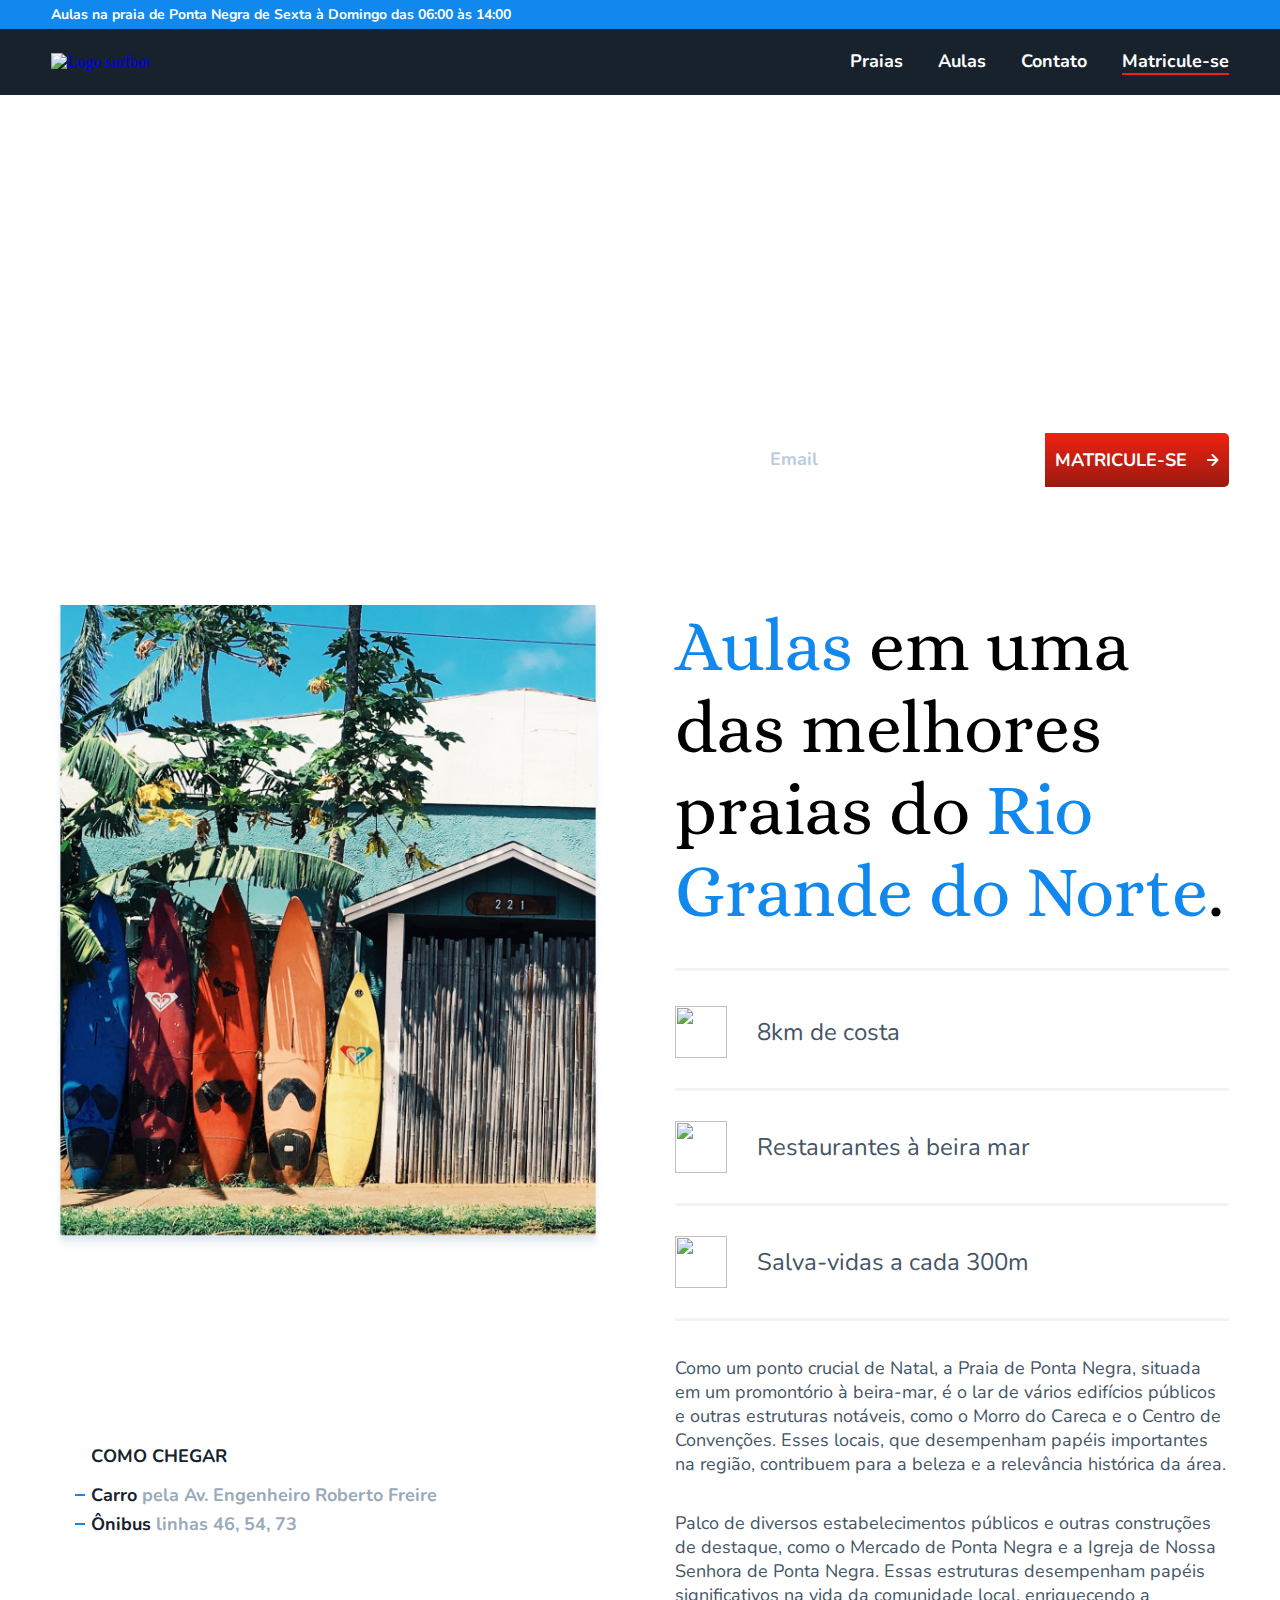
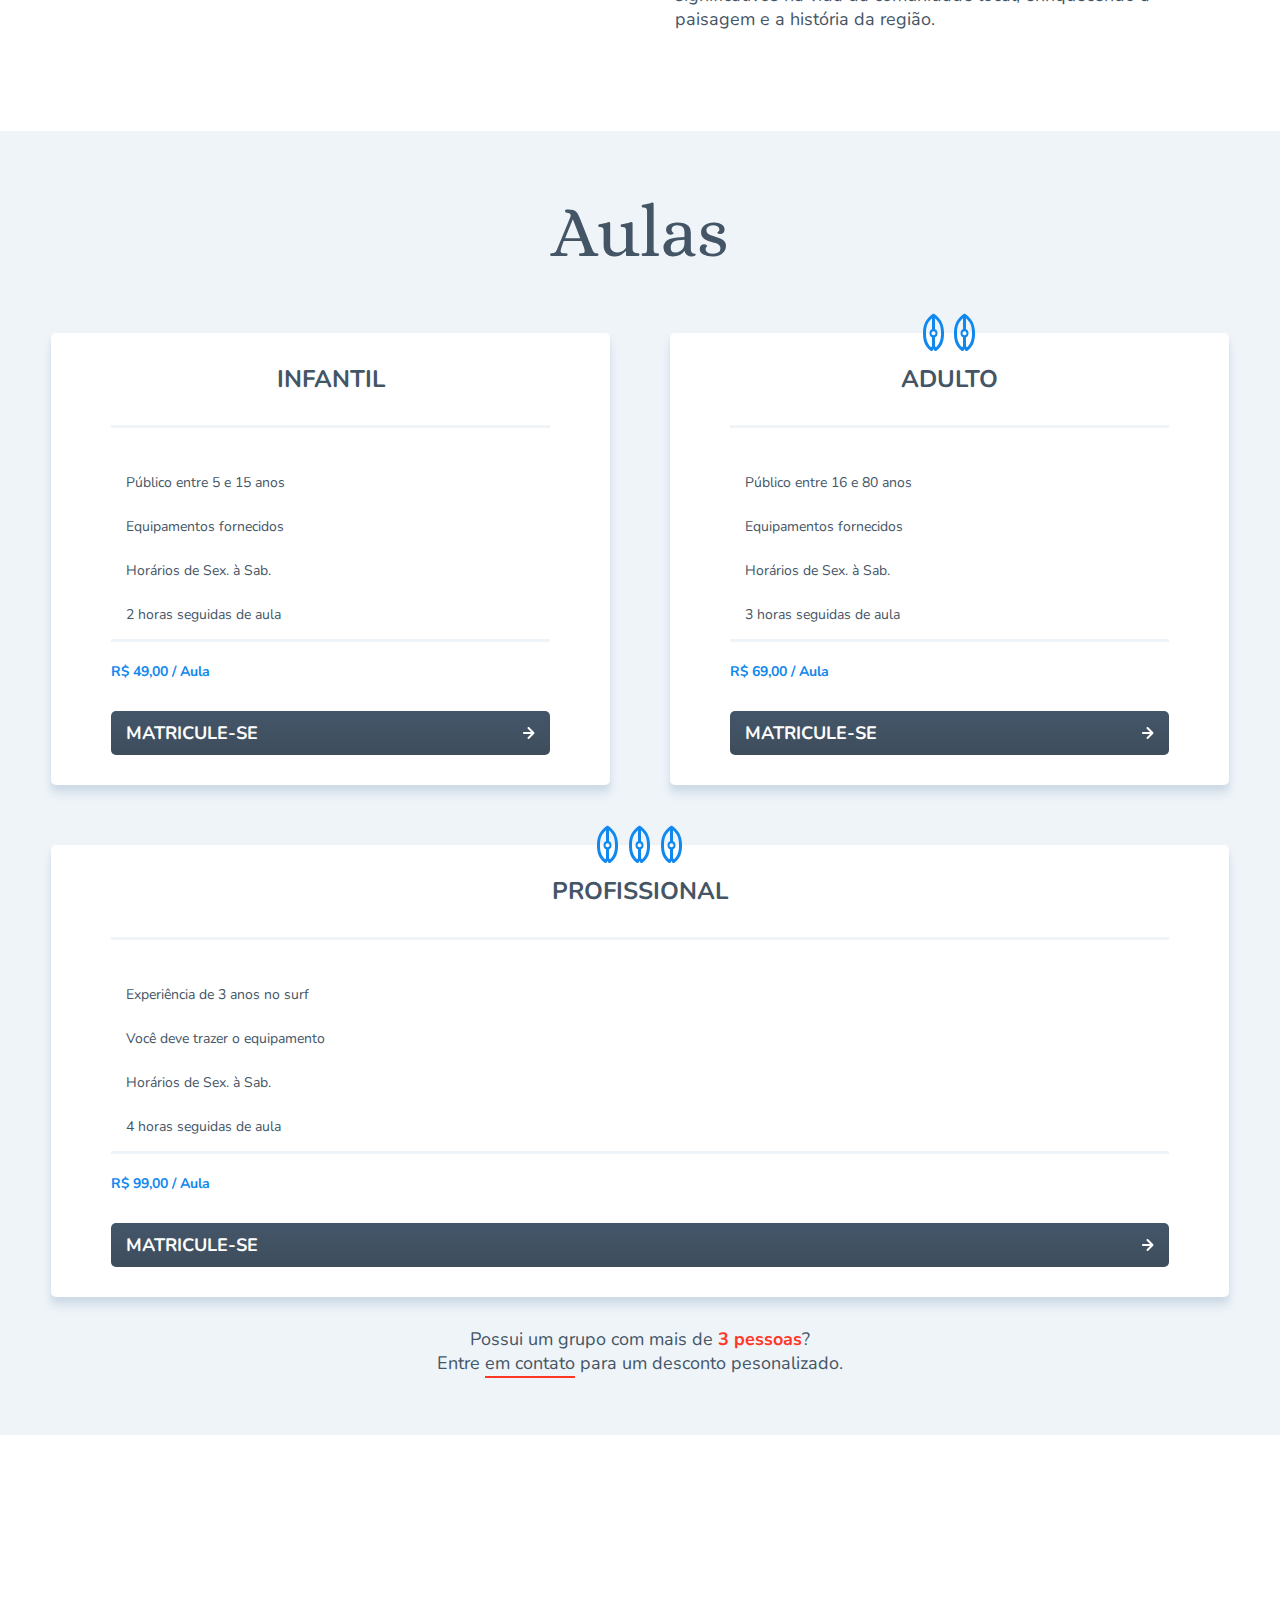
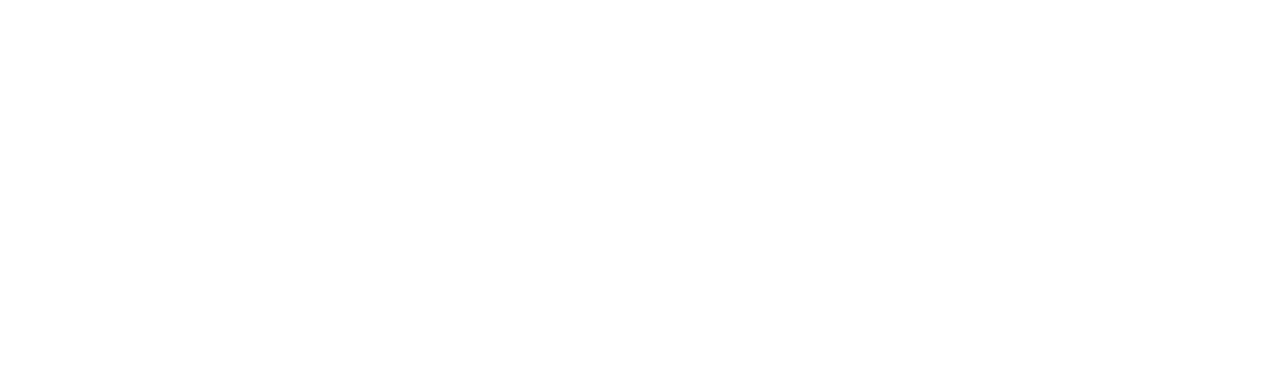
==== commit 51a0d330: ":art: feat: estilizar + responsividade no quote" ====
--- a/index.html
+++ b/index.html
@@ -154,6 +154,13 @@
         </p>
       </div>
     </section>
+
+    <article class="quote">
+      <div class="container">
+        <p>"O surf liberta as <br> ondas de uma vida"</p>
+        <span>Regis Pereira</span>
+      </div>
+    </article>
   </main>
 </body>
 
--- a/assets/css/style.css
+++ b/assets/css/style.css
@@ -583,3 +583,36 @@
 		padding: 30px 20px;
 	}
 }
+
+/* QUOTE */
+
+.quote {
+	background-image: url(../imgs/foto-quote@2x.jpg);
+	background-size: cover;
+	background-repeat: no-repeat;
+	background-position: center;
+	color: #fff;
+	text-align: center;
+	padding: 160px;
+	max-width: 100%;
+}
+
+.quote p {
+	font: var(--fonte-primaria);
+}
+
+.quote span {
+	display: block;
+	font: var(--fonte-secundaria-md-b);
+	margin-top: 30px;
+}
+
+@media (width <= 700px) {
+	.quote {
+		padding: 60px 20px;
+	}
+
+	.quote p {
+		font-size: 2.5rem;
+	}
+}
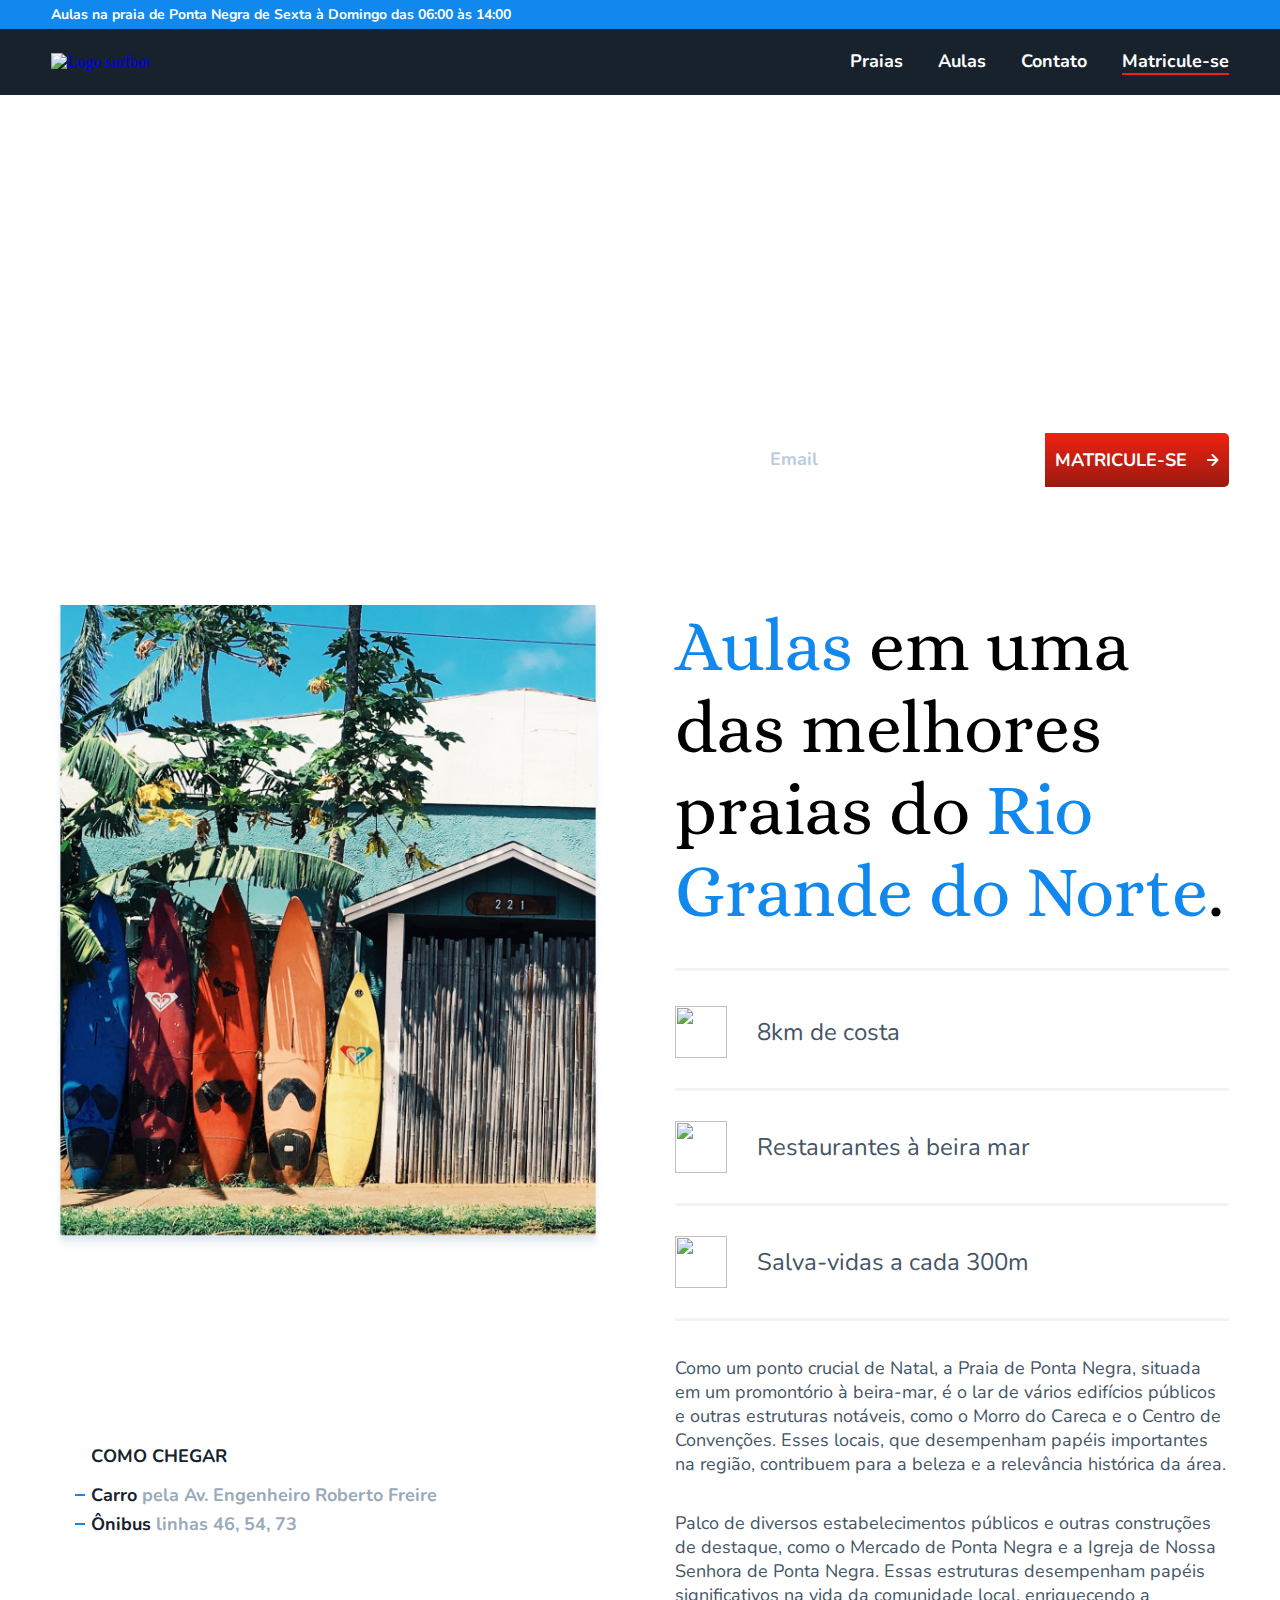
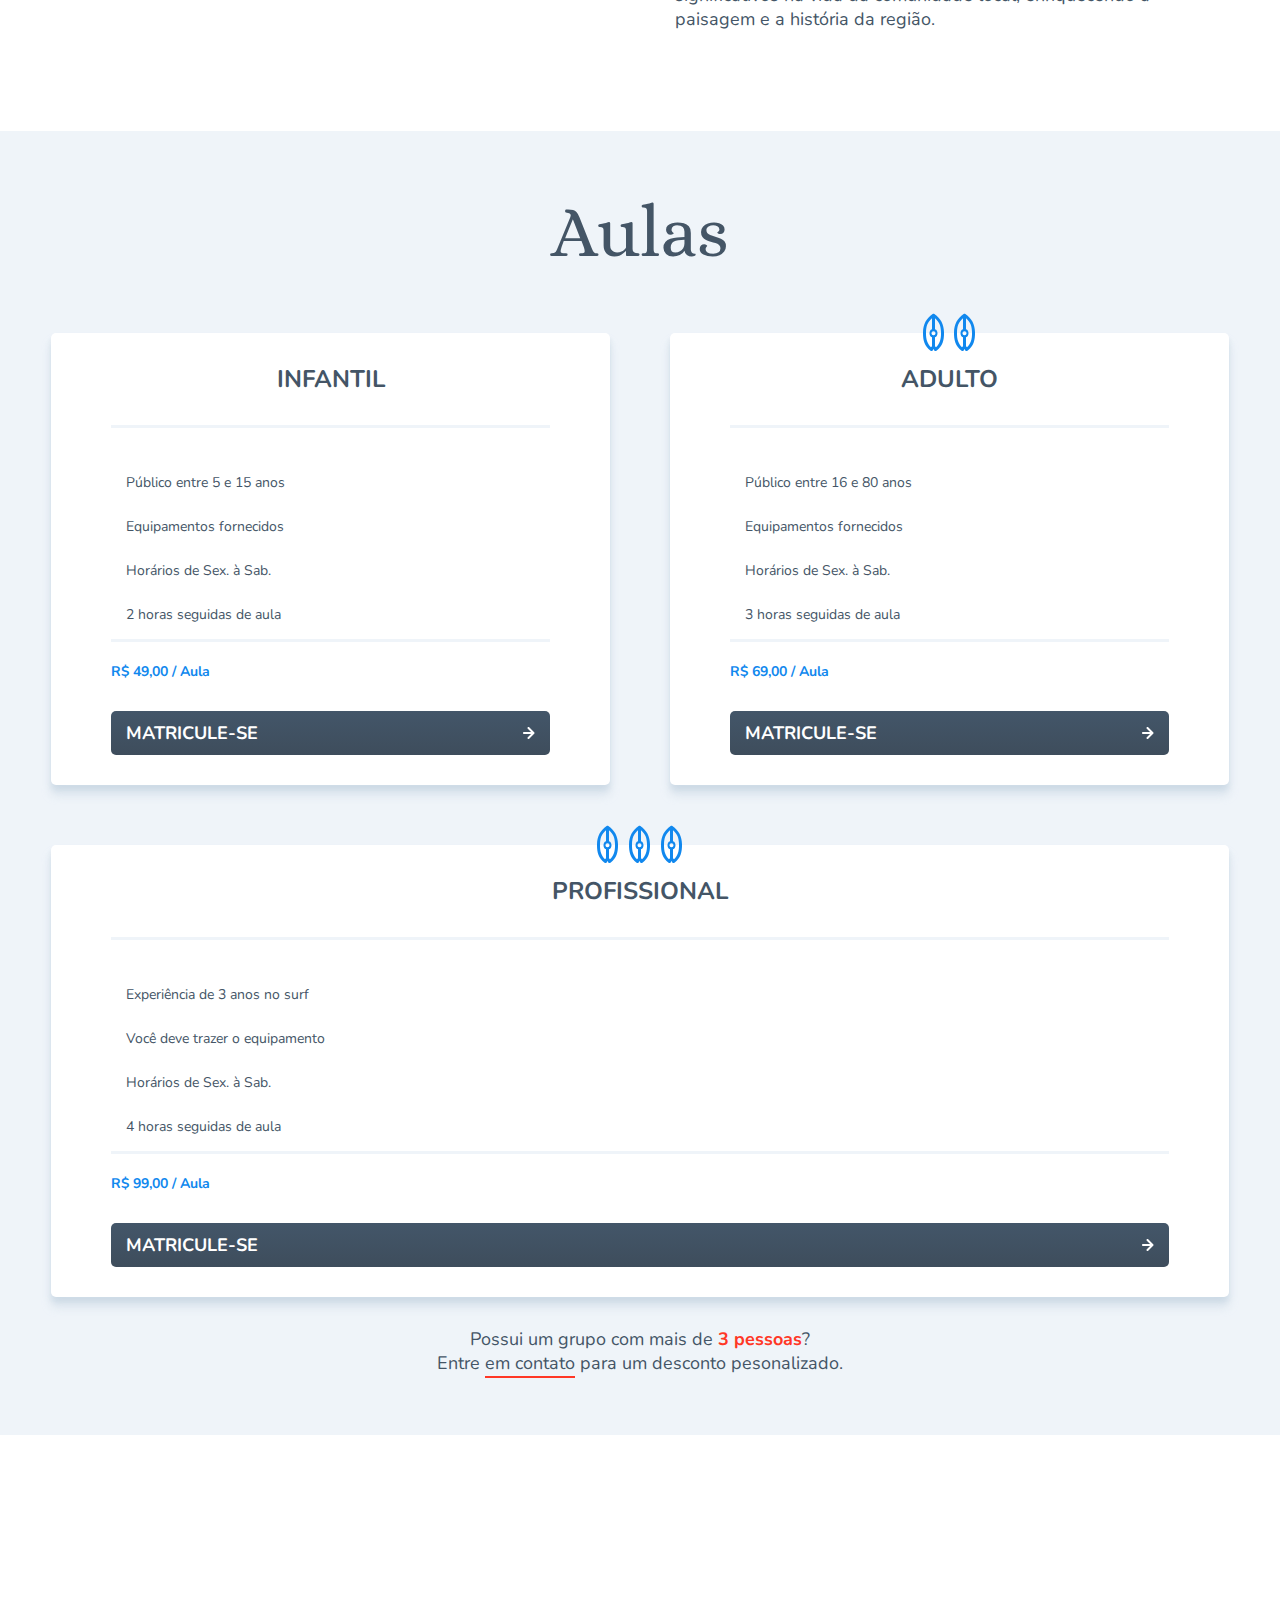
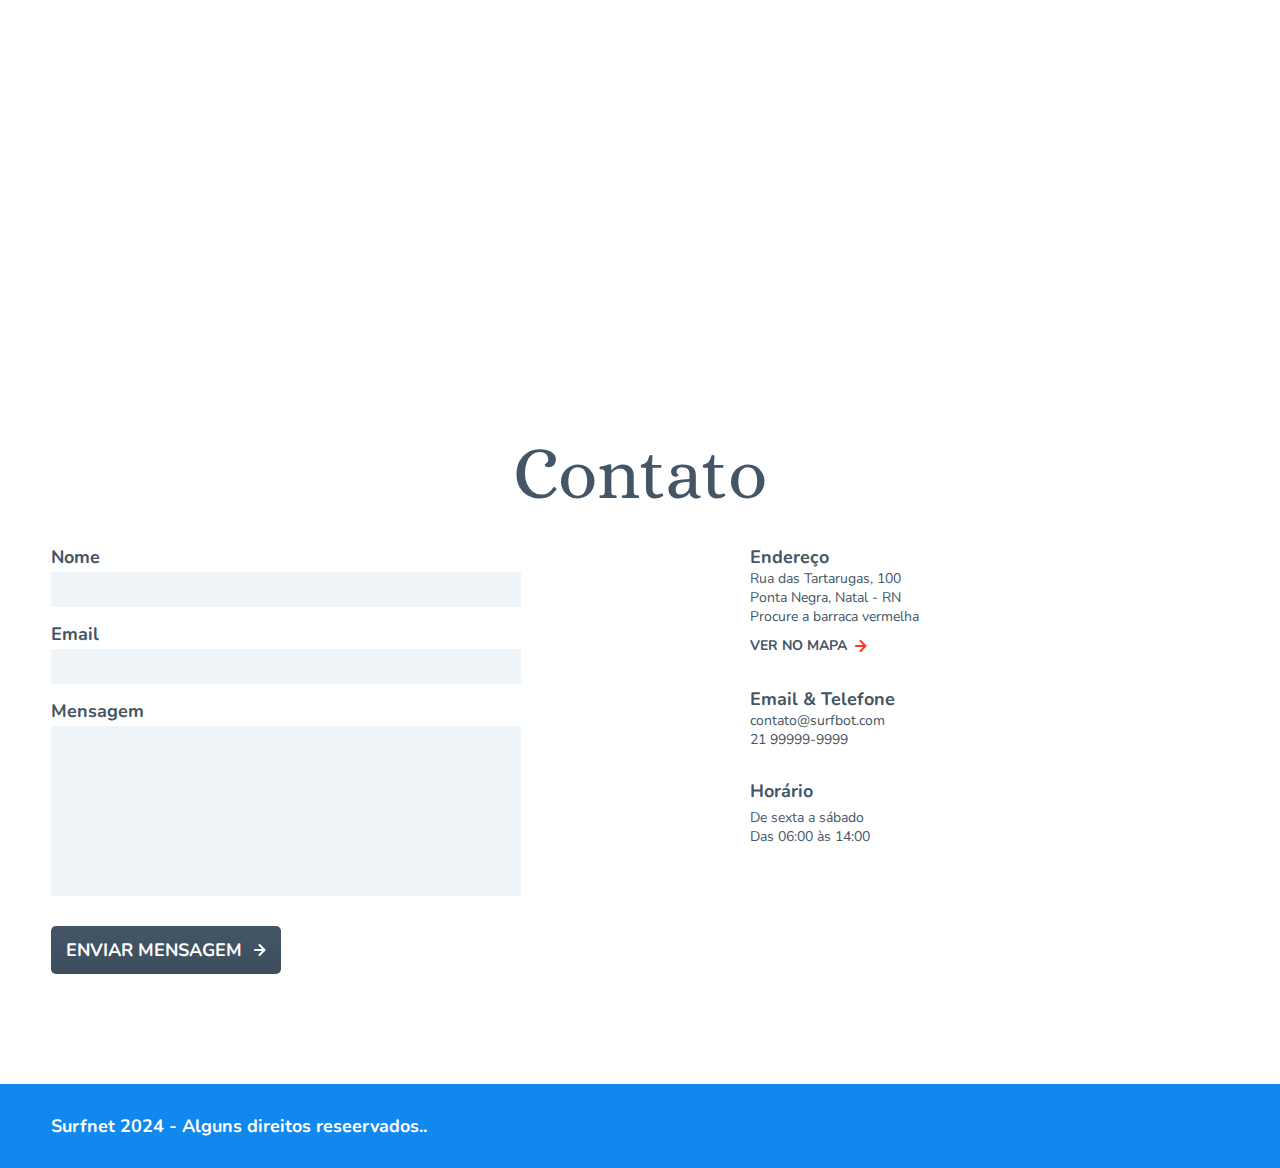
==== commit 3a2337e1: ":art: feat: pagina home completa" ====
--- a/index.html
+++ b/index.html
@@ -161,7 +161,51 @@
         <span>Regis Pereira</span>
       </div>
     </article>
+
+    <section class="contato">
+      <h2>Contato</h2>
+      <div class="container">
+        <form action="">
+          <label for="nome">Nome</label>
+          <input type="text" id="nome">
+
+          <label for="email">Email</label>
+          <input type="email" id="email">
+
+          <label for="mensagem">Mensagem</label>
+          <textarea name="mensagem" id="mensagem" cols="30" rows="10"></textarea>
+          <a href="">ENVIAR MENSAGEM
+            <span>
+              <img src="assets/imgs/seta.svg" alt="">
+            </span>
+          </a>
+        </form>
+
+        <ul>
+          <span>Endereço</span>
+          <li>Rua das Tartarugas, 100</li>
+          <li>Ponta Negra, Natal - RN</li>
+          <li>Procure a barraca vermelha</li>
+          <span><a href="https://www.google.com/maps?ll=-5.875891,-35.170062&z=14&t=m&hl=pt-BR&gl=BR&mapclient=embed&q=Praia+de+Ponta+Negra+Rio+Grande+do+Norte" target="_blank">VER NO MAPA</a><img src="assets/imgs/seta.svg" alt=""></span>
+
+          <span>Email & Telefone</span>
+          <li>contato@surfbot.com</li>
+          <li>21 99999-9999</li>
+
+          <span>Horário</span>
+          <li>De sexta a sábado</li>
+          <li>Das 06:00 às 14:00</li>
+        </ul>
+      </div>
+    </section>
   </main>
+
+  <footer class="rodape">
+    <div class="container">
+      <p>Surfnet 2024 - Alguns direitos reseervados.. </p>
+      <img src="assets/imgs/surfbot-logo.svg" alt="">
+    </div>
+  </footer>
 </body>
 
 </html>--- a/assets/css/style.css
+++ b/assets/css/style.css
@@ -516,6 +516,7 @@
 .card-aula a {
 	display: flex;
 	justify-content: space-between;
+	align-items: center;
 	border-radius: 5px;
 	font: var(--fonte-secundaria-md-b);
 	color: #fff;
@@ -616,3 +617,123 @@
 		font-size: 2.5rem;
 	}
 }
+
+/* CONTATO */
+
+.contato h2 {
+	padding-top: 60px;
+	padding-bottom: 30px;
+	text-align: center;
+	font: var(--fonte-primaria);
+	color: var(--cor-neutra-500);
+}
+
+.contato .container {
+	display: grid;
+	grid-template-columns: 1fr 1fr;
+	column-gap: 220px;
+	padding: 0 4%;
+}
+
+.contato form {
+	display: flex;
+	flex-direction: column;
+	max-width: 470px;
+}
+
+.contato label {
+	font: var(--fonte-secundaria-md-b);
+	color: var(--cor-neutra-500);
+	padding-bottom: 3px;
+}
+
+.contato input {
+	background-color: var(--cor-neutra-100);
+	padding: 10px;
+	border: none;
+	margin-bottom: 15px;
+}
+
+.contato textarea {
+	background-color: var(--cor-neutra-100);
+	padding: 10px;
+	border: 0;
+	outline: none;
+	resize: none;
+	margin-bottom: 30px;
+}
+
+.contato form a {
+	display: flex;
+	justify-content: space-between;
+	align-items: center;
+	border-radius: 5px;
+	font: var(--fonte-secundaria-md-b);
+	color: #fff;
+	background: var(--gradiente-secundario);
+	max-width: 230px;
+	padding: 12px 15px;
+	margin-bottom: 60px;
+}
+
+.contato ul span {
+	font: var(--fonte-secundaria-md-b);
+	color: var(--cor-neutra-500);
+	margin-bottom: 5px;
+}
+
+.contato ul span:last-of-type {
+	display: block;
+	margin-top: 30px;
+}
+
+.contato ul li {
+	font: var(--fonte-secundaria-sm);
+	color: var(--cor-neutra-500);
+}
+
+.contato ul a {
+	display: flex;
+	align-items: center;
+	gap: 8px;
+	text-decoration: none;
+	font: var(--fonte-secundaria-sm-b);
+	color: var(--cor-neutra-500);
+	margin-top: 10px;
+	margin-bottom: 20px;
+}
+
+.contato ul a::after {
+	content: '';
+	display: block;
+	width: 12px;
+	height: 12px;
+	background: url(../imgs/seta-vermelha.svg);
+}
+
+@media (width <= 830px) {
+	.contato .container {
+		grid-template-columns: 1fr;
+	}
+
+	.contato form {
+		max-width: 800px;
+	}
+}
+
+.rodape {
+	margin-top: 50px;
+	background: var(--cor-primaria-200);
+}
+
+.rodape > div {
+	display: flex;
+	justify-content: space-between;
+	align-items: center;
+	padding: 30px 4%;
+}
+
+.rodape p {
+	font: var(--fonte-secundaria-md-b);
+	color: #fff;
+}
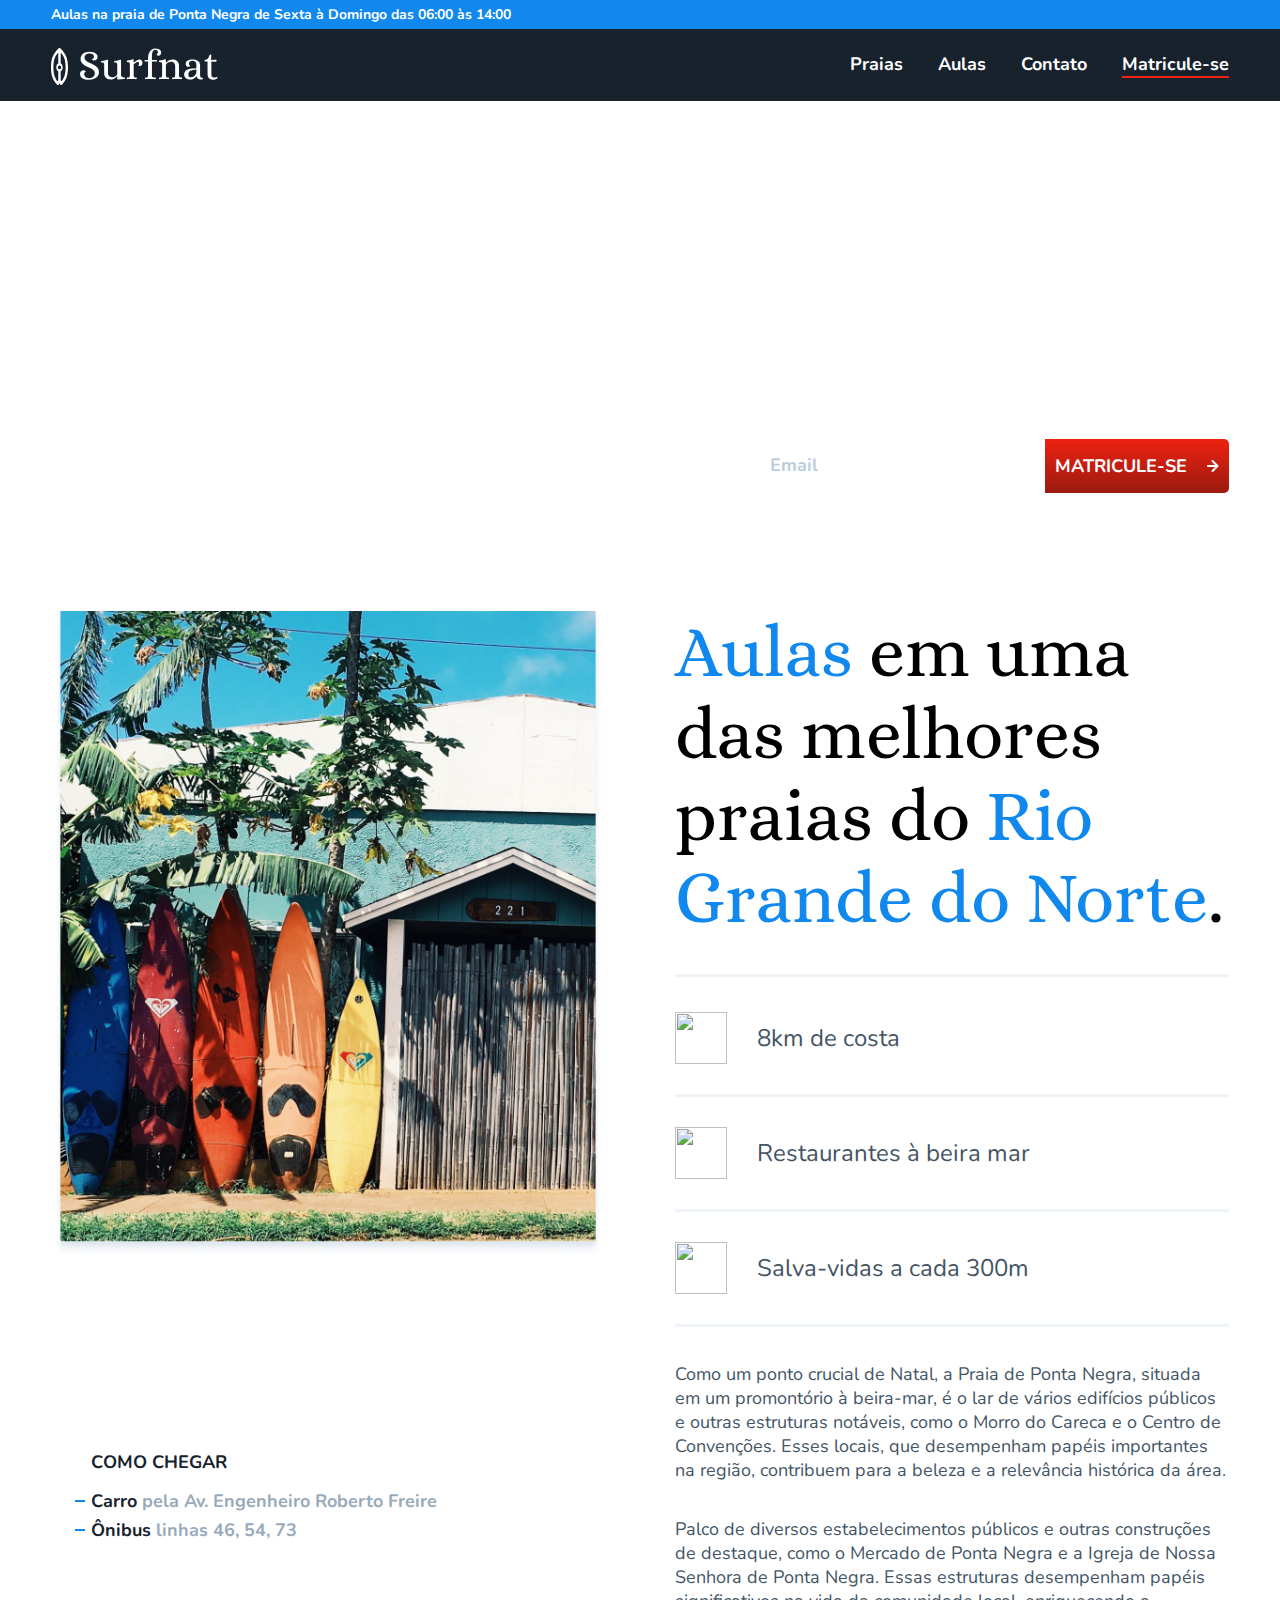
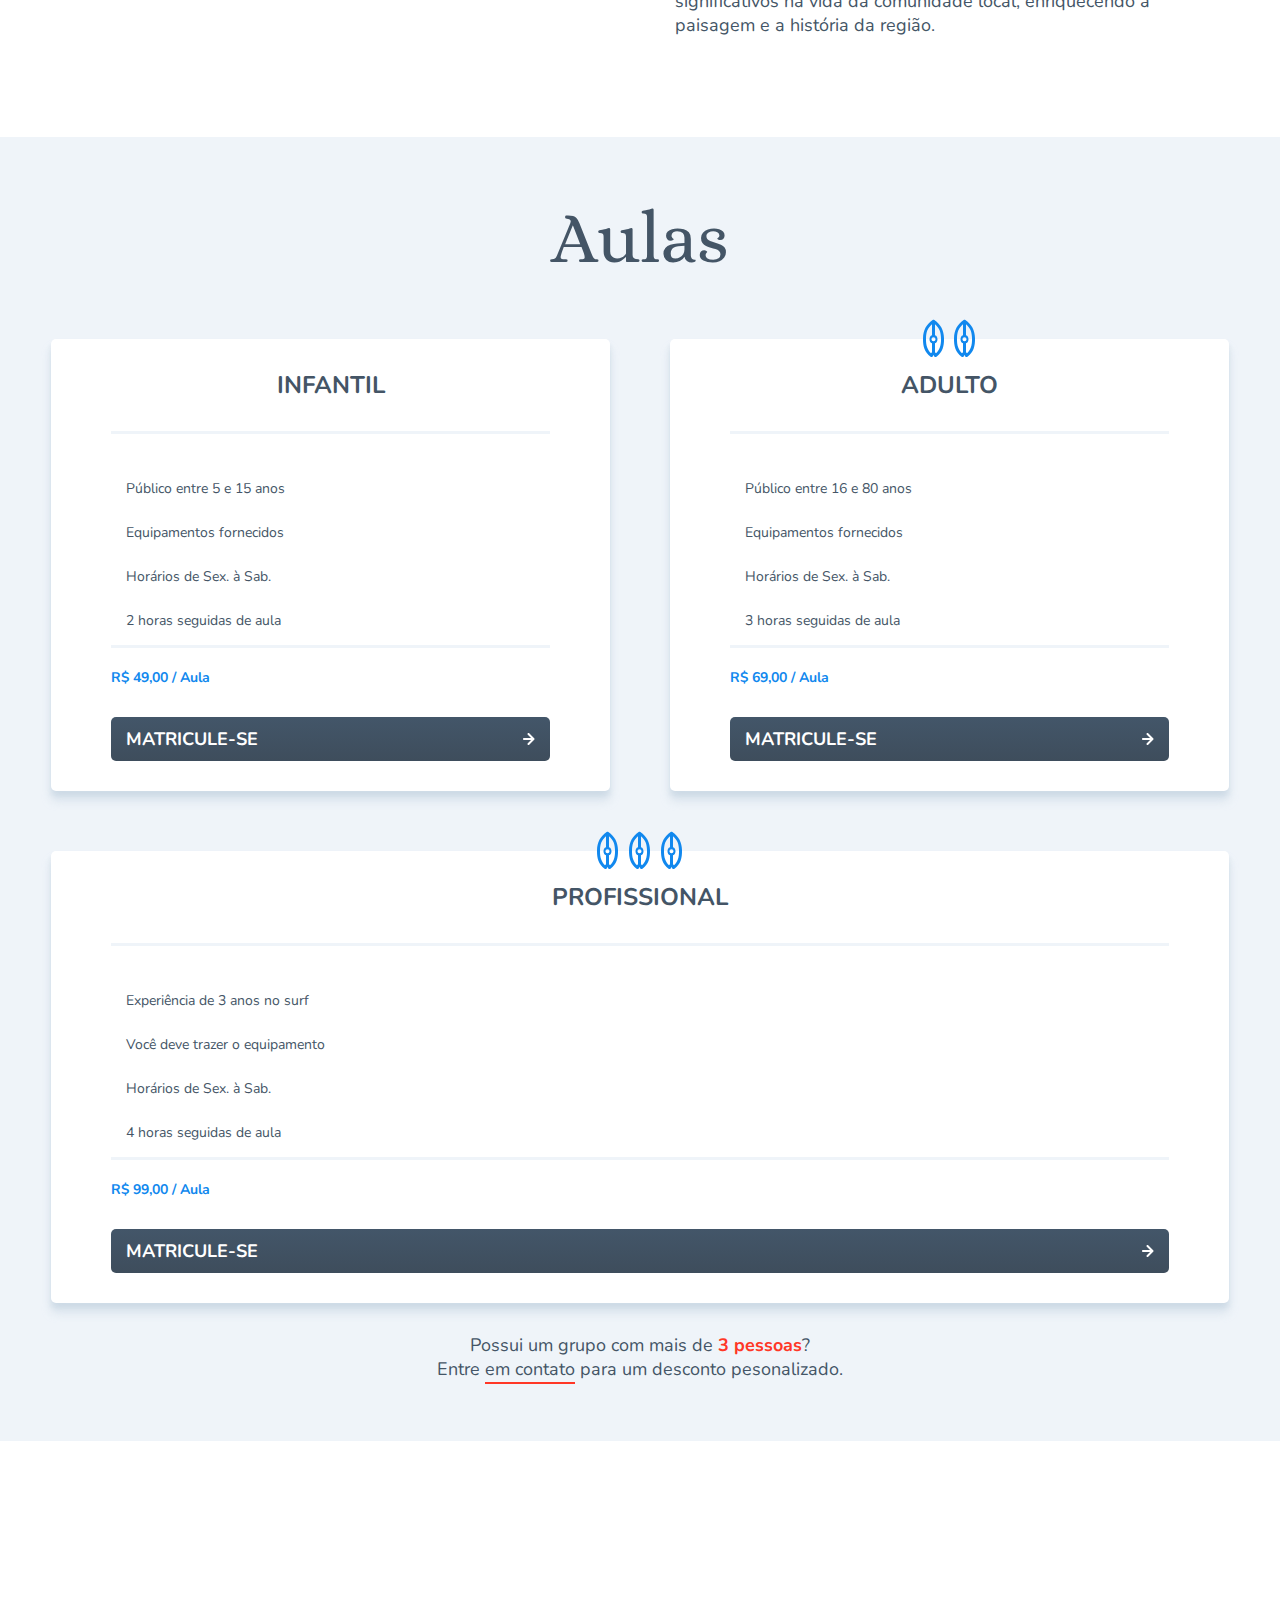
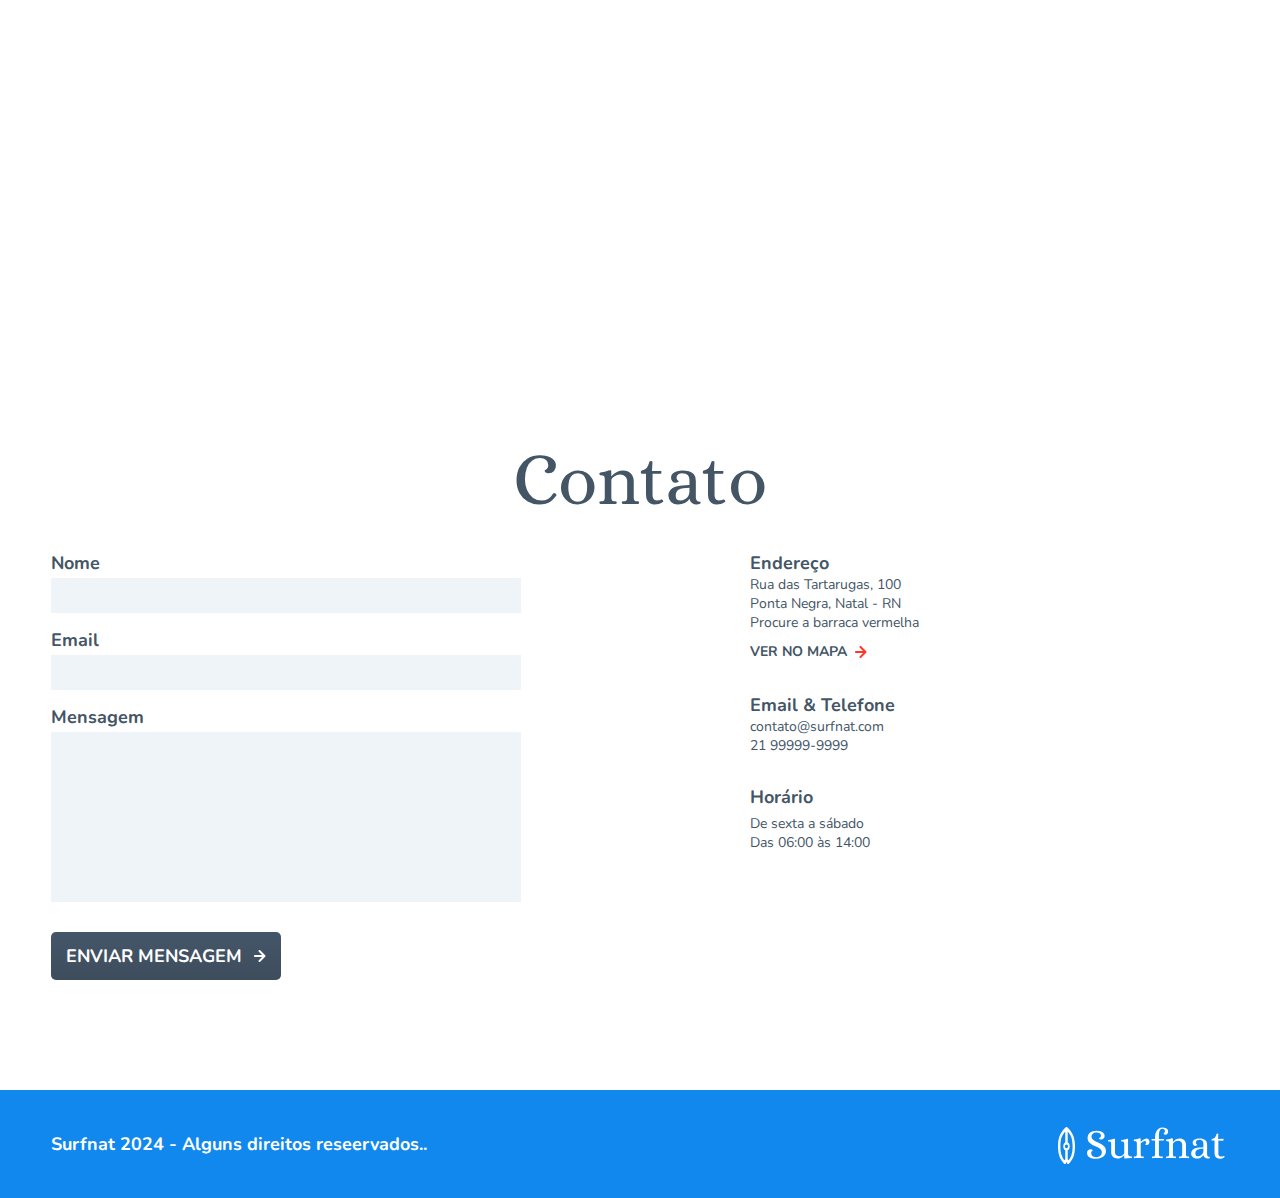
==== commit 475cb2ee: ":art: feat: marca repaginada" ====
--- a/index.html
+++ b/index.html
@@ -5,7 +5,7 @@
   <meta charset="UTF-8">
   <meta name="viewport" content="width=device-width, initial-scale=1.0">
   <link rel="shortcut icon" href="./assets/imgs/surfbot-icon.svg" type="image/svg">
-  <title>Surfbot | Home</title>
+  <title>Surfnat | Home</title>
 
   <!-- GOOGLE FONTS -->
   <link rel="preconnect" href="https://fonts.googleapis.com">
@@ -23,7 +23,7 @@
 
     <div class="cabecalho-inferior">
       <div class="container">
-        <a href="./index.html"><img src="assets/imgs/surfbot-logo.svg" alt="Logo surfbot"></a>
+        <a href="./index.html"><img src="assets/imgs/marca.svg" alt="Logo surfnat"></a>
         <nav>
           <ul>
             <li>
@@ -189,7 +189,7 @@
           <span><a href="https://www.google.com/maps?ll=-5.875891,-35.170062&z=14&t=m&hl=pt-BR&gl=BR&mapclient=embed&q=Praia+de+Ponta+Negra+Rio+Grande+do+Norte" target="_blank">VER NO MAPA</a><img src="assets/imgs/seta.svg" alt=""></span>
 
           <span>Email & Telefone</span>
-          <li>contato@surfbot.com</li>
+          <li>contato@surfnat.com</li>
           <li>21 99999-9999</li>
 
           <span>Horário</span>
@@ -202,8 +202,8 @@
 
   <footer class="rodape">
     <div class="container">
-      <p>Surfnet 2024 - Alguns direitos reseervados.. </p>
-      <img src="assets/imgs/surfbot-logo.svg" alt="">
+      <p>Surfnat 2024 - Alguns direitos reseervados.. </p>
+      <img src="assets/imgs/marca.svg" alt="">
     </div>
   </footer>
 </body>
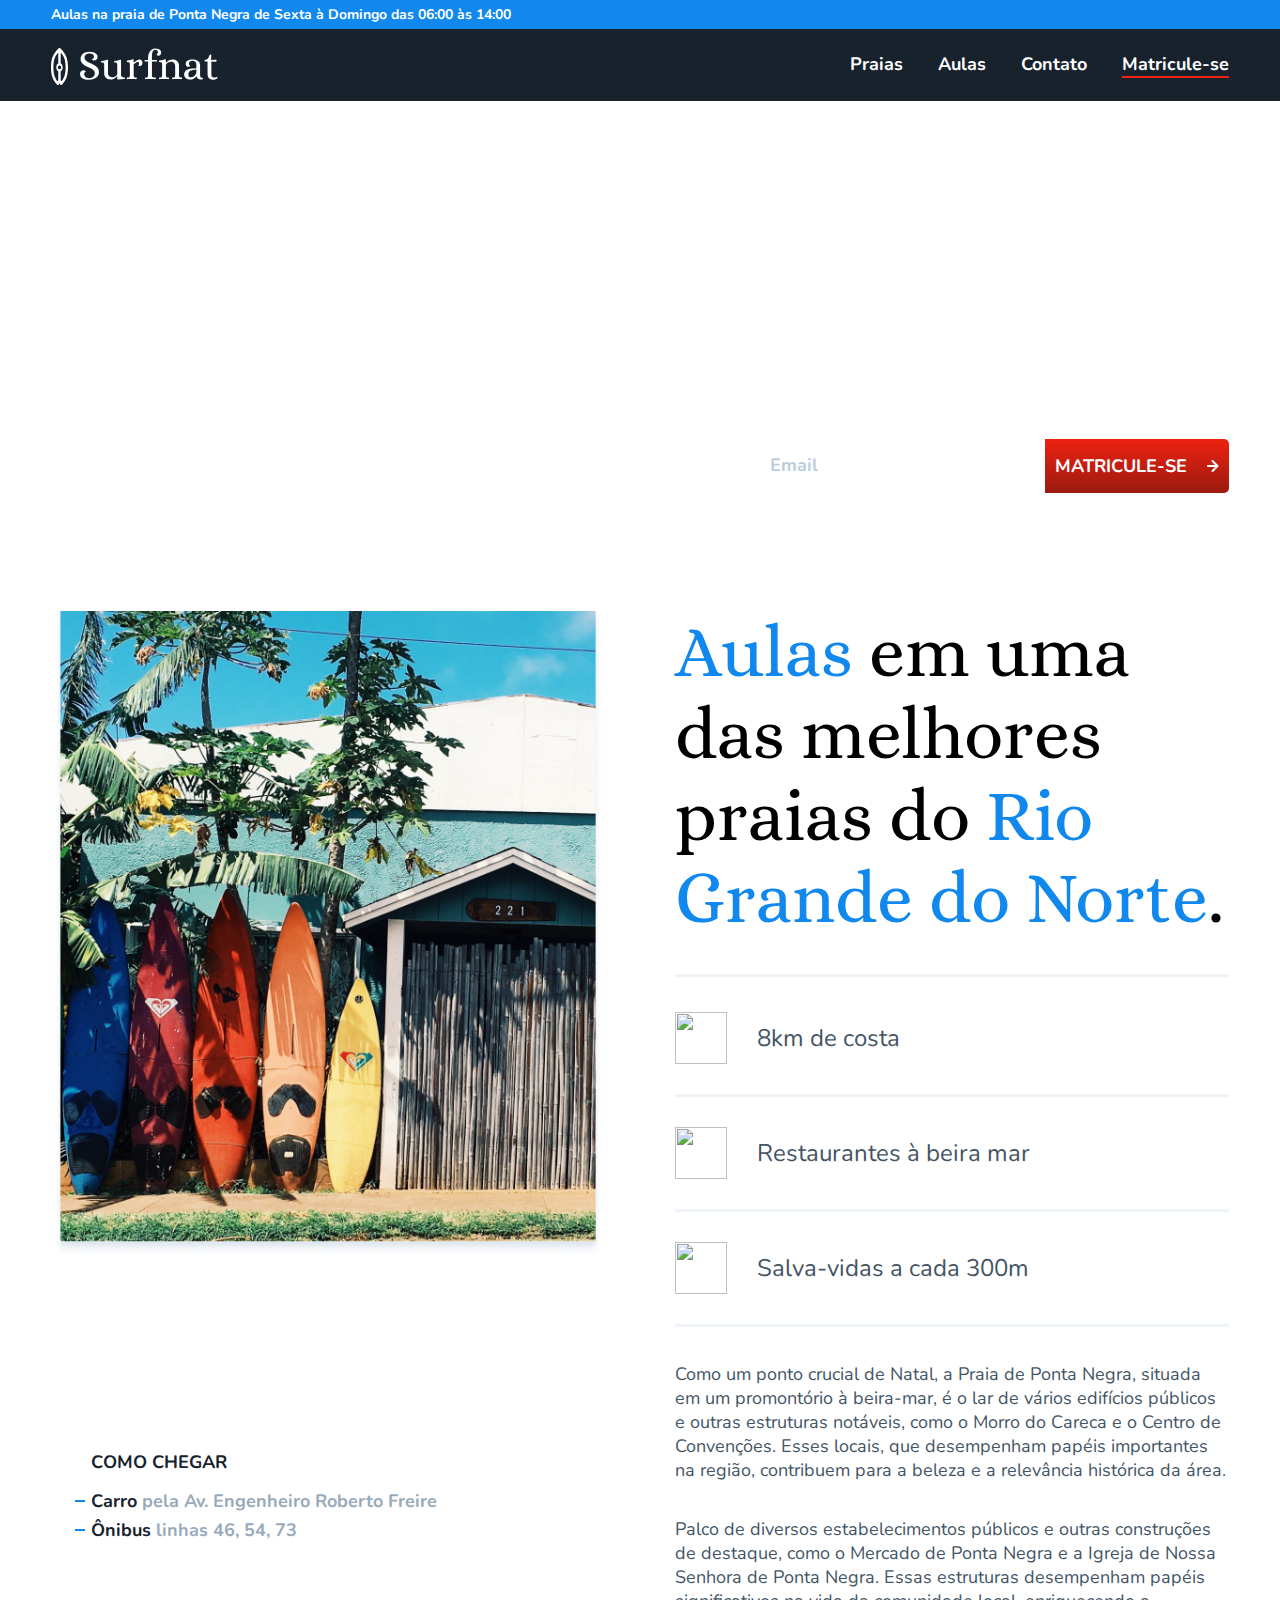
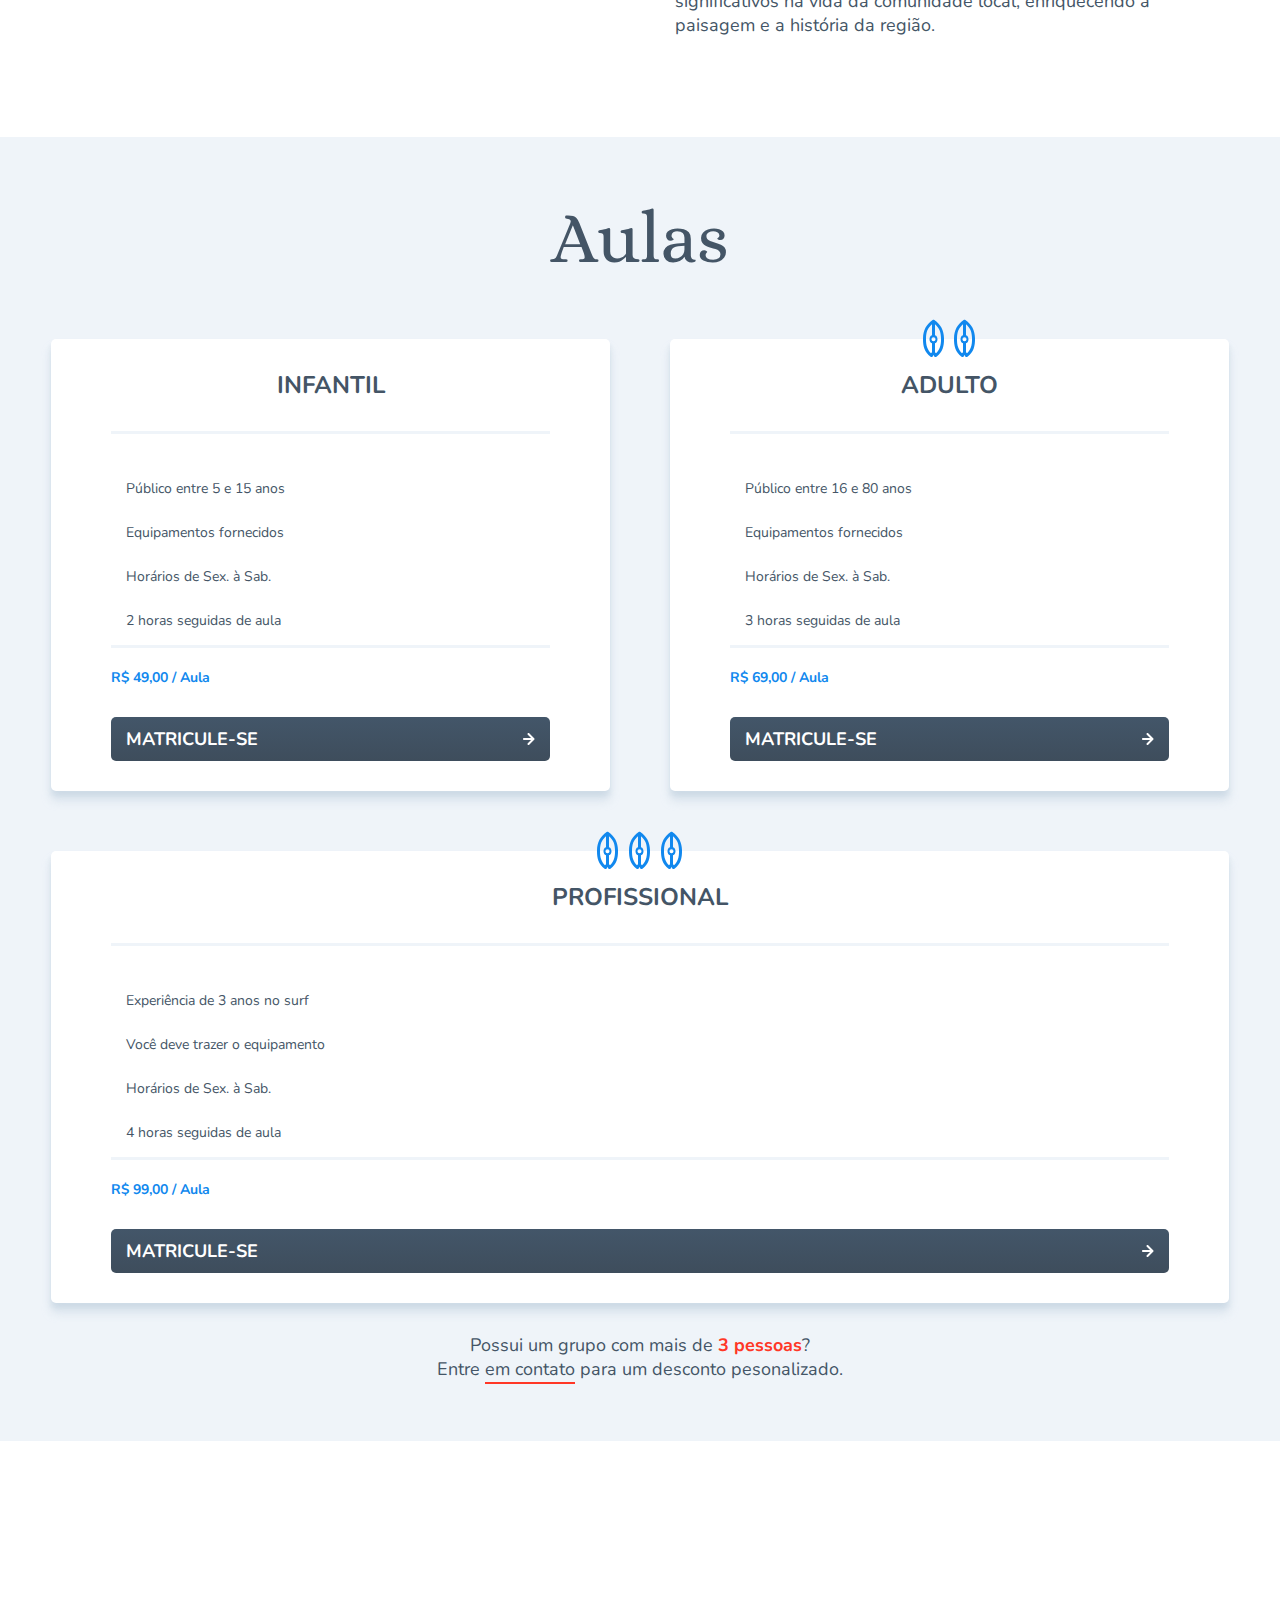
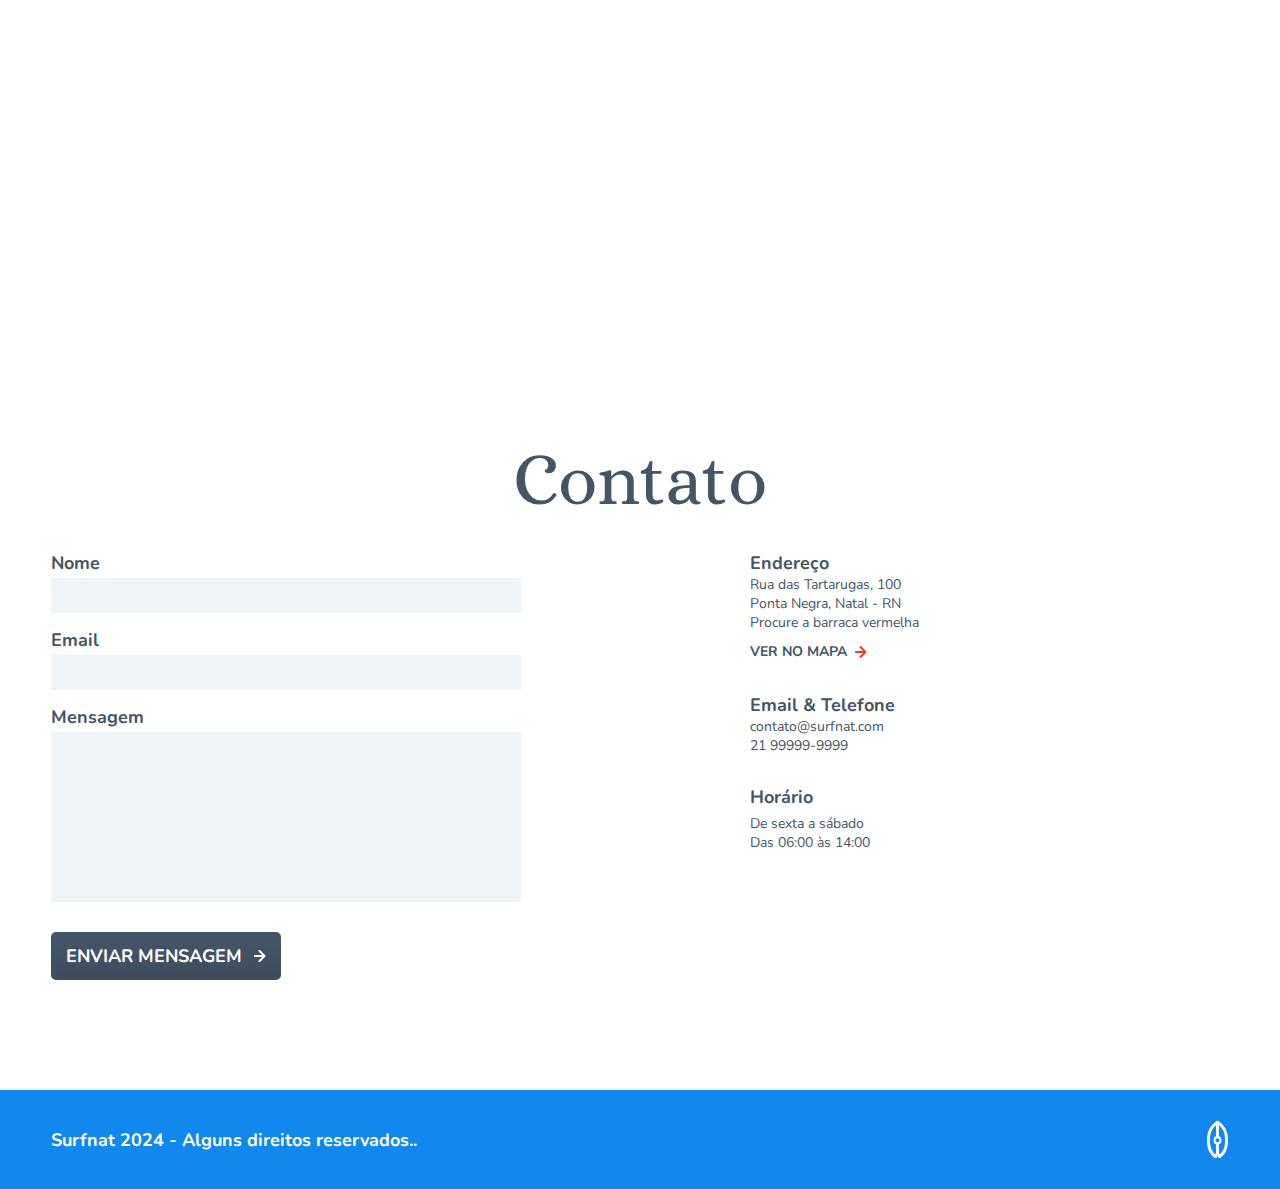
==== commit 878010b8: ":art: feat: alterar img do footer" ====
--- a/index.html
+++ b/index.html
@@ -158,7 +158,7 @@
     <article class="quote">
       <div class="container">
         <p>"O surf liberta as <br> ondas de uma vida"</p>
-        <span>Regis Pereira</span>
+        <span>Enya Dias</span>
       </div>
     </article>
 
@@ -202,8 +202,8 @@
 
   <footer class="rodape">
     <div class="container">
-      <p>Surfnat 2024 - Alguns direitos reseervados.. </p>
-      <img src="assets/imgs/marca.svg" alt="">
+      <p>Surfnat 2024 - Alguns direitos reservados.. </p>
+      <img src="assets/imgs/surfbot-white-icon.svg" alt="">
     </div>
   </footer>
 </body>
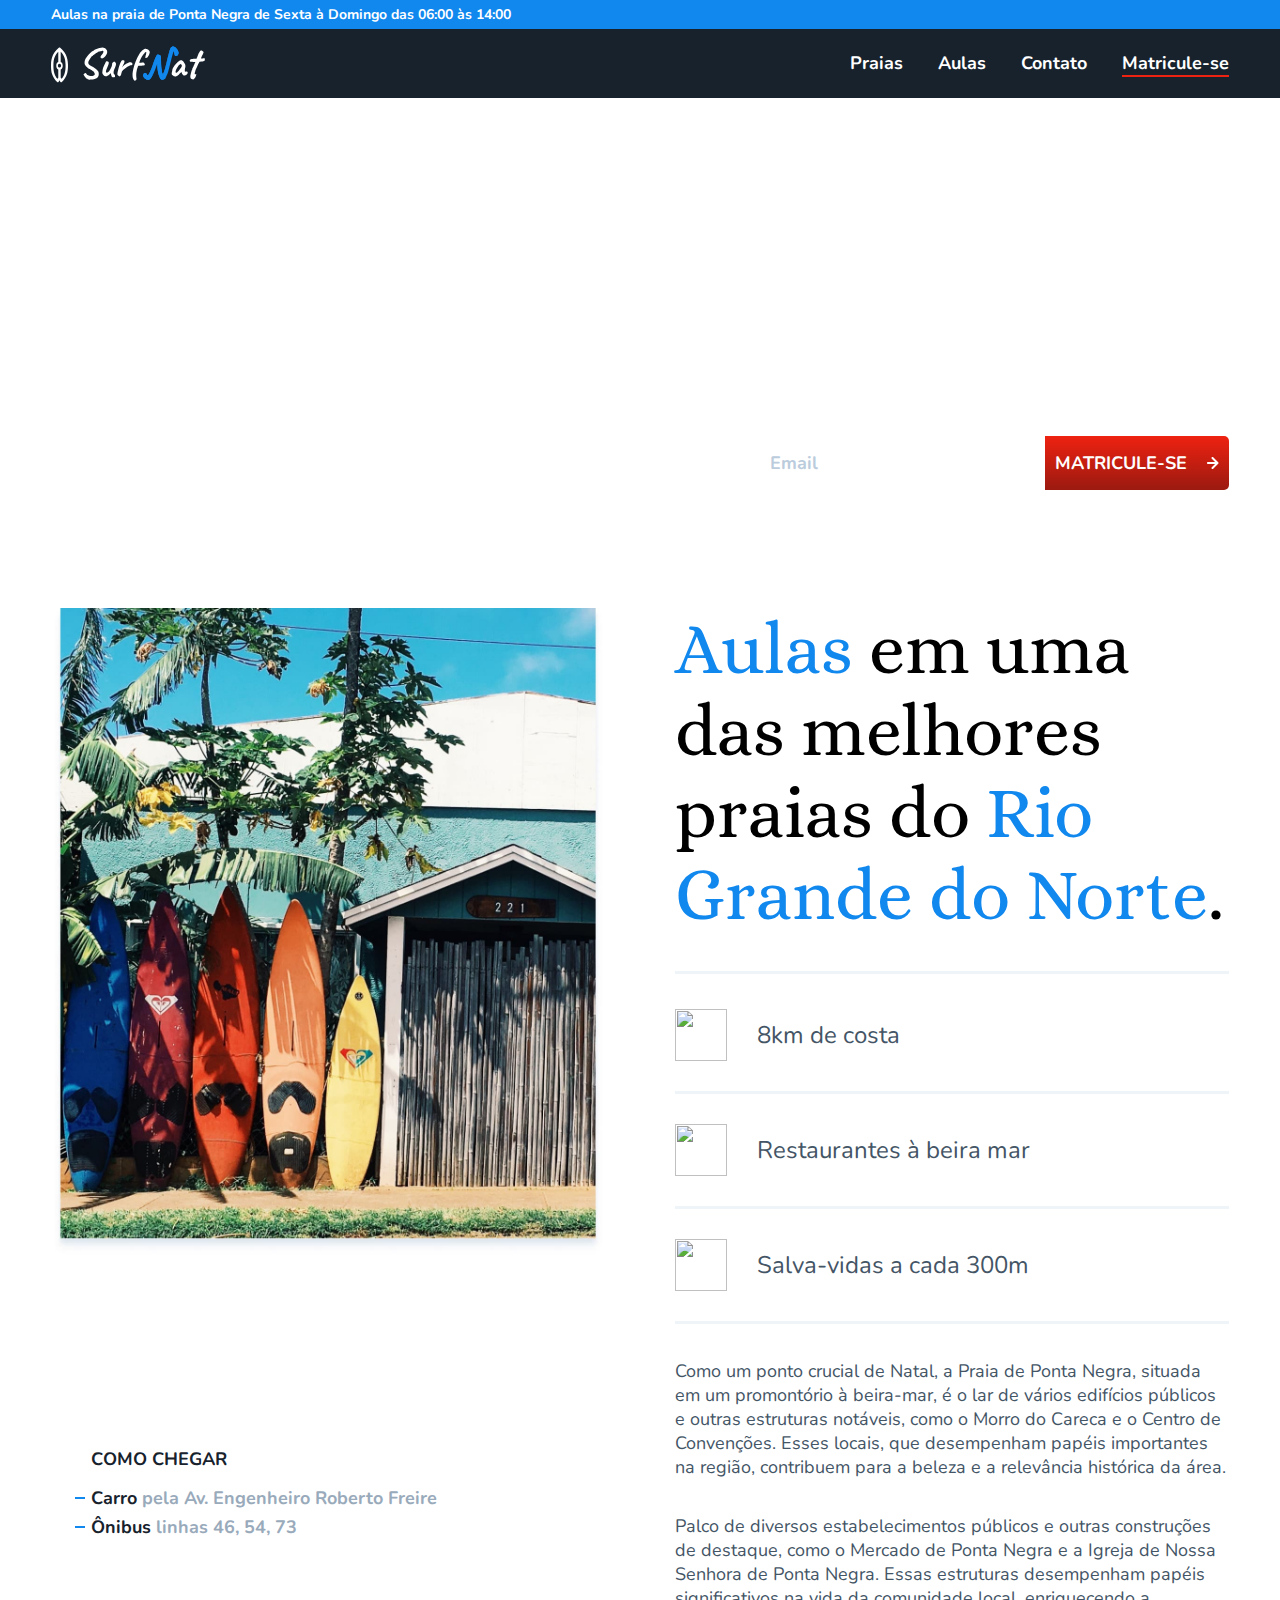
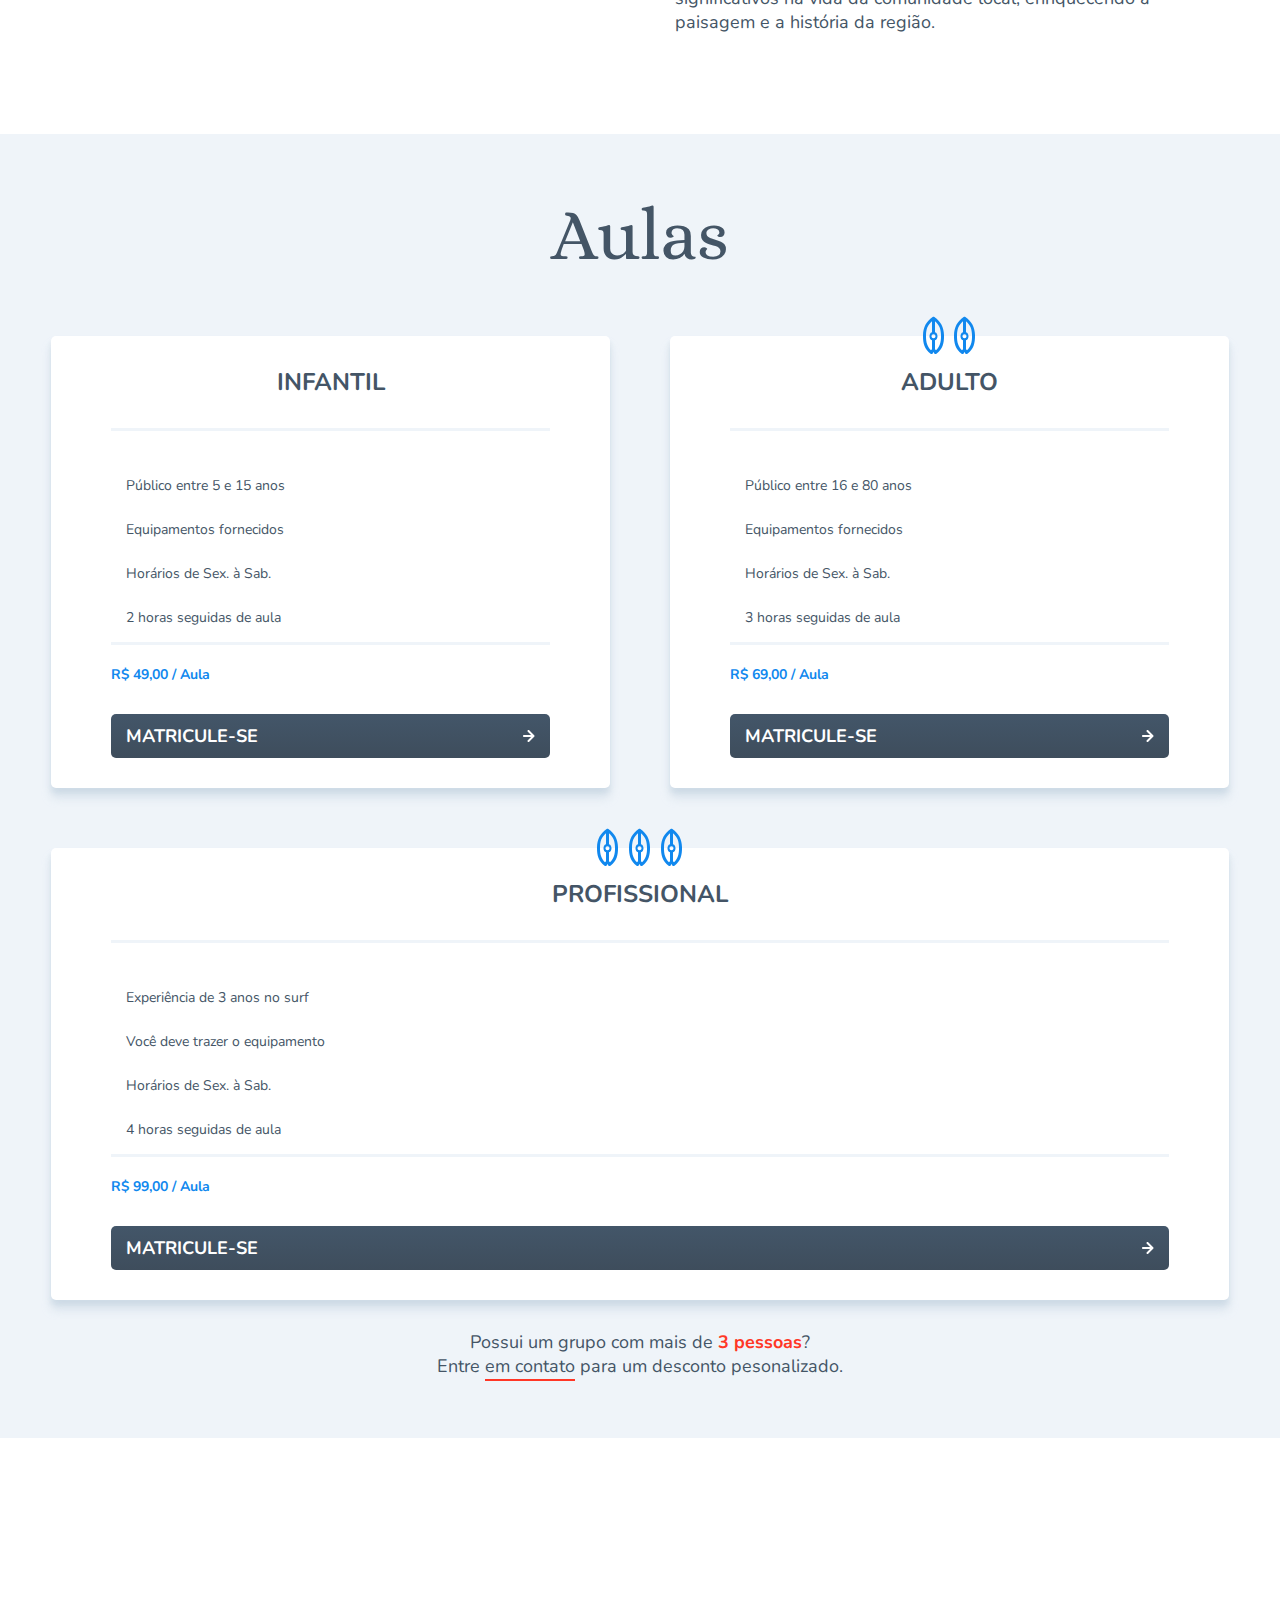
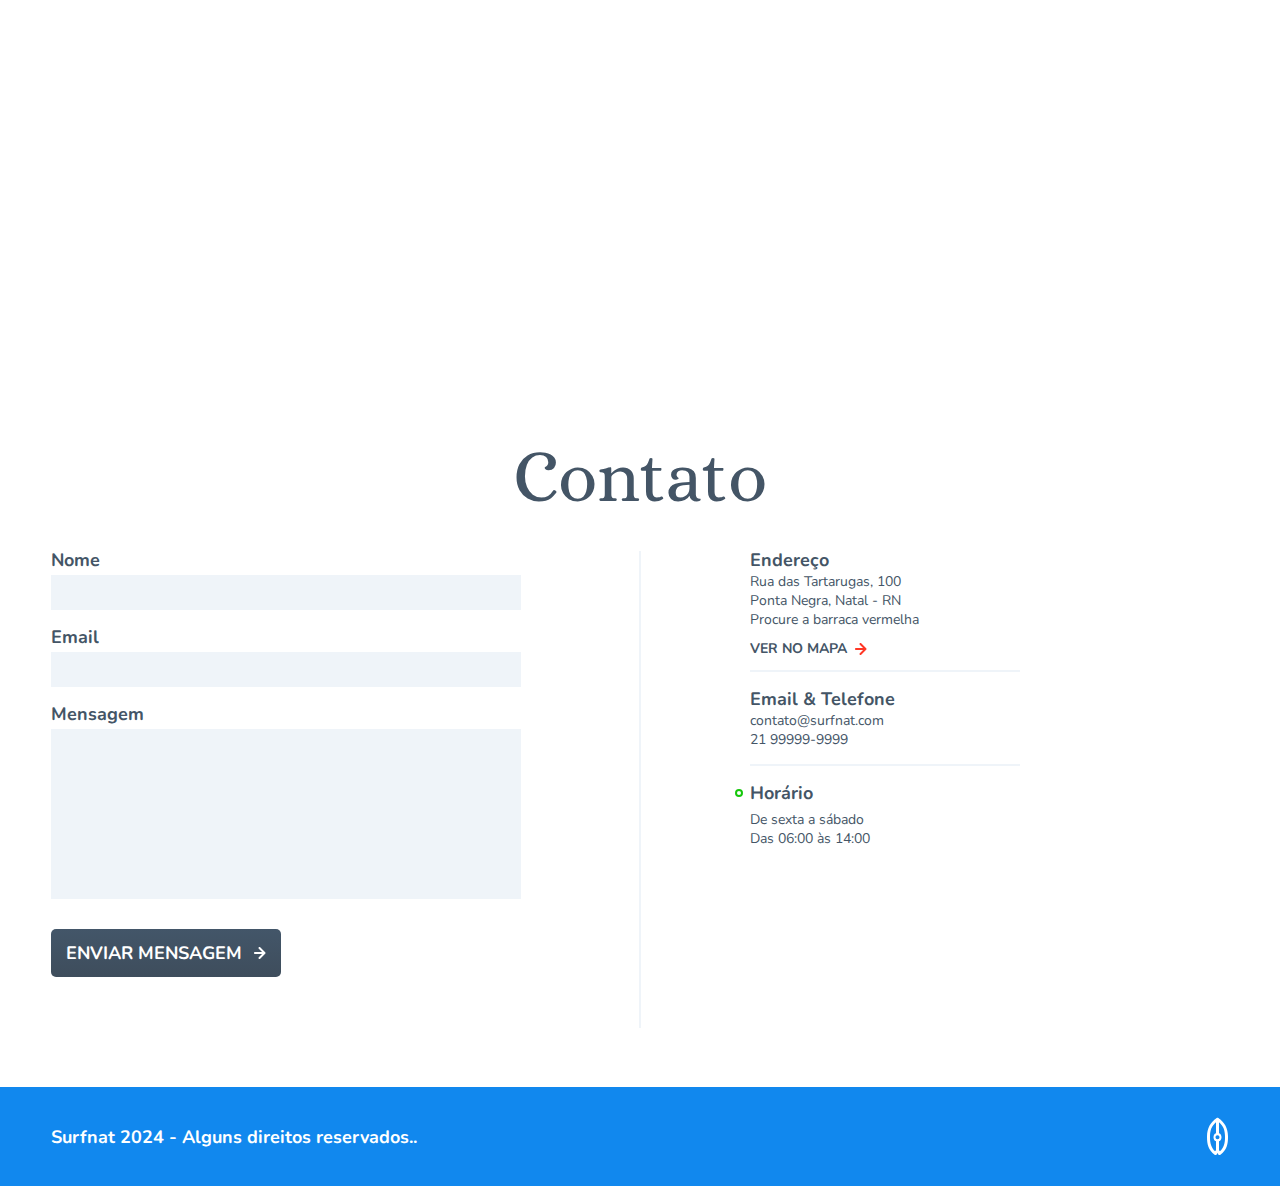
==== commit 9a448852: ":art: feat: otimizar imagens e adicionar detalhes no bg" ====
--- a/index.html
+++ b/index.html
@@ -63,7 +63,7 @@
     <section class="praias container">
       <div class="praias-local">
         <div>
-          <img src="assets/imgs/foto-galeria@2x.jpg" alt="" class="praia">
+          <img src="assets/imgs/foto-galeria.jpg" alt="" class="praia">
           <div class="modal">
             <div class="embed">
               <iframe src="https://www.google.com/maps/embed?pb=!1m14!1m8!1m3!1d11225.554790338598!2d-35.165779388228216!3d-5.879086527837389!3m2!1i1024!2i768!4f13.1!3m3!1m2!1s0x7b2ff2ae2c55695%3A0x3ba594c57ef58fc1!2sPraia%20de%20Ponta%20Negra!5e0!3m2!1spt-BR!2sbr!4v1709142155805!5m2!1spt-BR!2sbr" width="400" height="500" style="border:0;" allowfullscreen="" loading="lazy" referrerpolicy="no-referrer-when-downgrade"></iframe>
@@ -188,11 +188,11 @@
           <li>Procure a barraca vermelha</li>
           <span><a href="https://www.google.com/maps?ll=-5.875891,-35.170062&z=14&t=m&hl=pt-BR&gl=BR&mapclient=embed&q=Praia+de+Ponta+Negra+Rio+Grande+do+Norte" target="_blank">VER NO MAPA</a><img src="assets/imgs/seta.svg" alt=""></span>
 
-          <span>Email & Telefone</span>
+          <span class="detalhe-linha">Email & Telefone</span>
           <li>contato@surfnat.com</li>
-          <li>21 99999-9999</li>
-
-          <span>Horário</span>
+          <li class="detalhe-linha">21 99999-9999</li>
+
+          <span class="detalhe">Horário</span>
           <li>De sexta a sábado</li>
           <li>Das 06:00 às 14:00</li>
         </ul>
--- a/assets/css/style.css
+++ b/assets/css/style.css
@@ -148,7 +148,7 @@
 
 /* INTRO */
 section.intro {
-	background-image: url('../imgs/bg-intro@2x.jpg');
+	background-image: url('../imgs/bg-intro.jpg');
 	background-size: cover;
 	background-position: center;
 	padding-top: 280px;
@@ -178,6 +178,8 @@
 	border: 0px;
 	border-radius: 5px 0 0 5px;
 	min-width: 285px;
+	font: var(--fonte-secundaria-md-b);
+	color: var(--cor-neutra-400);
 }
 
 .intro form input::placeholder {
@@ -588,7 +590,7 @@
 /* QUOTE */
 
 .quote {
-	background-image: url(../imgs/foto-quote@2x.jpg);
+	background-image: url(../imgs/foto-quote.jpg);
 	background-size: cover;
 	background-repeat: no-repeat;
 	background-position: center;
@@ -620,12 +622,31 @@
 
 /* CONTATO */
 
+.contato {
+	background-image: url('../imgs/bg-icones.svg');
+	background-repeat: no-repeat;
+	background-position: center right 70px;
+}
+
 .contato h2 {
+	display: flex;
+	justify-content: center;
+	align-items: center;
 	padding-top: 60px;
 	padding-bottom: 30px;
 	text-align: center;
 	font: var(--fonte-primaria);
 	color: var(--cor-neutra-500);
+	position: relative;
+}
+
+.contato h2::after {
+	content: '';
+	width: 2px;
+	height: 477px;
+	top: 175px;
+	position: absolute;
+	background-color: var(--cor-neutra-100);
 }
 
 .contato .container {
@@ -676,20 +697,56 @@
 	margin-bottom: 60px;
 }
 
+.contato form a:hover {
+	background: var(--cor-primaria-200);
+}
+
 .contato ul span {
 	font: var(--fonte-secundaria-md-b);
 	color: var(--cor-neutra-500);
 	margin-bottom: 5px;
 }
 
+.contato ul span.detalhe {
+	display: flex;
+	align-items: center;
+	position: relative;
+}
+
+.contato ul span.detalhe::before {
+	content: '';
+	position: absolute;
+	left: -15px;
+	width: 8px;
+	height: 8px;
+	background: url(../imgs/detalhe-horario.svg);
+}
+
+.contato span.detalhe-linha::before {
+	content: '';
+	display: block;
+	width: 270px;
+	height: 2px;
+	margin-bottom: 15px;
+	background: var(--cor-neutra-100);
+}
+
 .contato ul span:last-of-type {
-	display: block;
-	margin-top: 30px;
+	margin-top: 15px;
 }
 
 .contato ul li {
 	font: var(--fonte-secundaria-sm);
 	color: var(--cor-neutra-500);
+}
+
+.contato ul li.detalhe-linha::after {
+	content: '';
+	display: block;
+	width: 270px;
+	height: 2px;
+	background: var(--cor-neutra-100);
+	margin-top: 15px;
 }
 
 .contato ul a {
@@ -700,7 +757,6 @@
 	font: var(--fonte-secundaria-sm-b);
 	color: var(--cor-neutra-500);
 	margin-top: 10px;
-	margin-bottom: 20px;
 }
 
 .contato ul a::after {
@@ -712,12 +768,24 @@
 }
 
 @media (width <= 830px) {
+	.contato {
+		background-position: bottom right 25px;
+	}
+
 	.contato .container {
 		grid-template-columns: 1fr;
 	}
 
 	.contato form {
 		max-width: 800px;
+	}
+
+	.contato h2::after {
+		display: none;
+	}
+
+	.contato span.detalhe-linha::before, .contato ul li.detalhe-linha::after {
+		width: 200px;
 	}
 }
 
